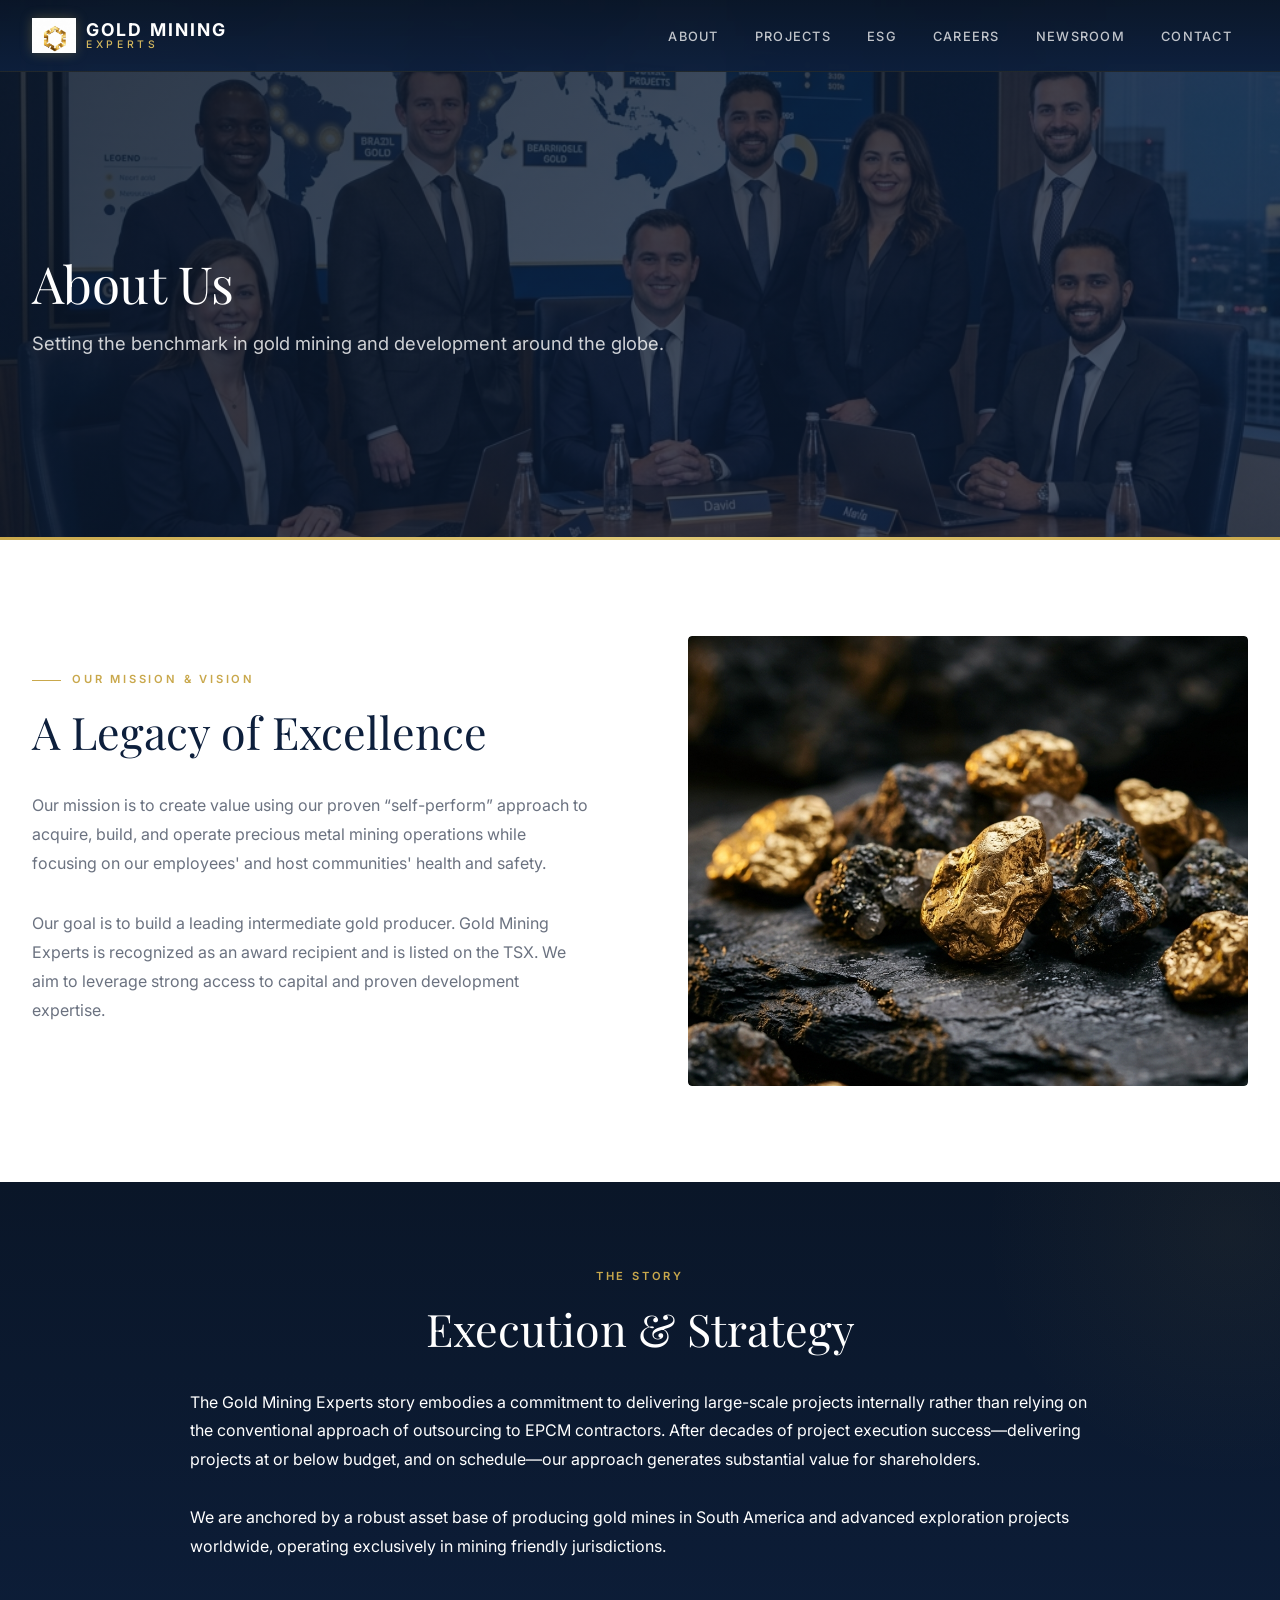
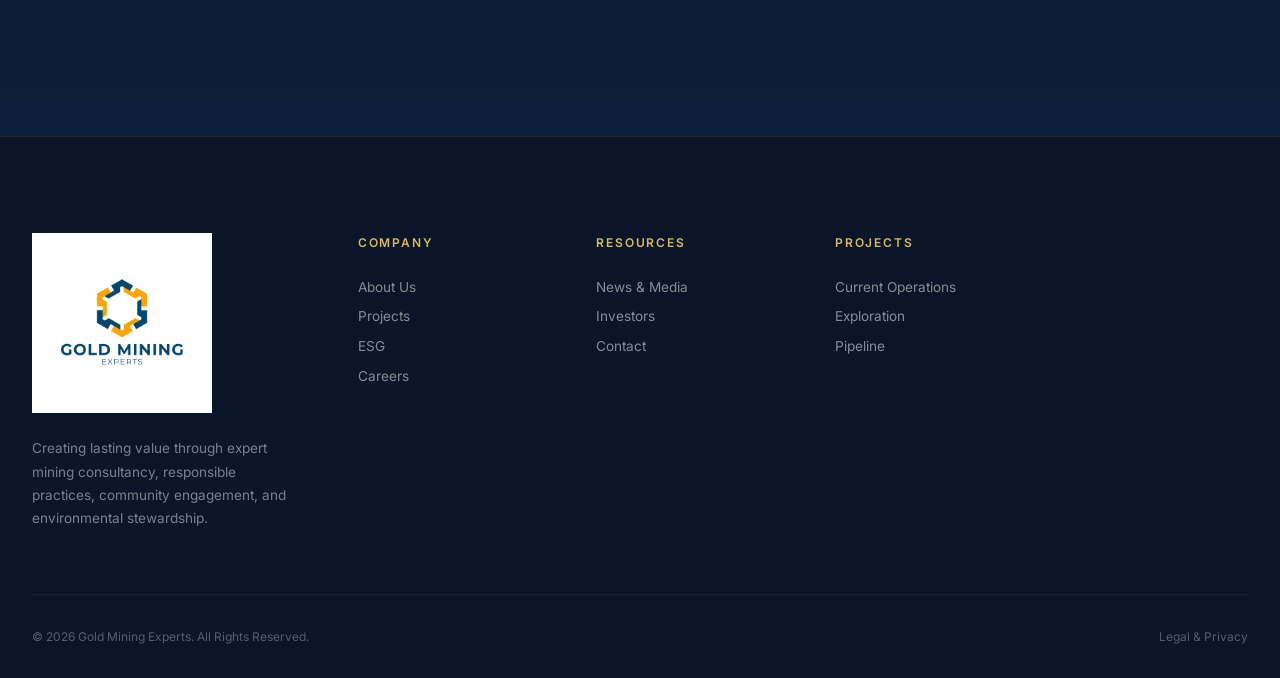
==== about.html @ 9e6eb626 "Initial commit of full website" ====
<!DOCTYPE html>
<html lang="en">
<head>
  <meta charset="UTF-8">
  <meta name="viewport" content="width=device-width, initial-scale=1.0">
  <meta name="description" content="About Gold Mining Experts — Learn more about our mission, vision, and the legacy that makes us industry leaders.">
  <title>About Us | Gold Mining Experts</title>

  <!-- Google Fonts -->
  <link rel="preconnect" href="https://fonts.googleapis.com">
  <link rel="preconnect" href="https://fonts.gstatic.com" crossorigin>
  <link href="https://fonts.googleapis.com/css2?family=Inter:wght@300;400;500;600;700&family=Playfair+Display:ital,wght@0,400;0,500;0,600;0,700;1,400&display=swap" rel="stylesheet">

  <link rel="icon" type="image/png" href="images/logo-gold-hexagon.png">
  <link rel="stylesheet" href="index.css">
  <link rel="stylesheet" href="inner.css">
</head>
<body>

  <!-- ========== HEADER ========== -->
  <header class="site-header" id="site-header">
    <div class="header-inner">
      <a href="index.html" class="logo" id="logo">
        <div class="logo-icon">
          <img src="images/logo-gold-hexagon.png" alt="Gold Mining Experts logo">
        </div>
        <div class="logo-text">
          <span class="company-name">Gold Mining</span>
          <span class="company-tagline">Experts</span>
        </div>
      </a>

      <nav class="main-nav" id="main-nav">
        <ul class="nav-list">
          <li><a href="about.html" class="nav-link active">About</a></li>
          <li><a href="projects.html" class="nav-link">Projects</a></li>
          <li><a href="esg.html" class="nav-link">ESG</a></li>
          <li><a href="careers.html" class="nav-link">Careers</a></li>
          <li><a href="news.html" class="nav-link">Newsroom</a></li>
          <li><a href="contact.html" class="nav-link">Contact</a></li>
        </ul>
      </nav>

      <button class="mobile-menu-toggle" id="mobile-toggle" aria-label="Toggle menu">
        <span></span>
        <span></span>
        <span></span>
      </button>
    </div>
  </header>

  <!-- ========== MOBILE MENU ========== -->
  <div class="mobile-menu" id="mobile-menu">
    <nav class="mobile-menu-list">
      <a href="index.html" class="mobile-menu-link">Home</a>
      <a href="about.html" class="mobile-menu-link">About</a>
      <a href="projects.html" class="mobile-menu-link">Projects</a>
      <a href="esg.html" class="mobile-menu-link">ESG</a>
      <a href="careers.html" class="mobile-menu-link">Careers</a>
      <a href="news.html" class="mobile-menu-link">Newsroom</a>
      <a href="contact.html" class="mobile-menu-link">Contact</a>
    </nav>
  </div>

  <!-- ========== INNER HERO ========== -->
  <section class="inner-hero" id="hero">
    <div class="hero-bg">
      <img src="images/leadership-team.png" alt="Leadership team in a corporate boardroom" loading="eager">
    </div>
    <div class="hero-overlay"></div>
    <div class="hero-gradient-line"></div>
    
    <div class="hero-content">
      <div class="hero-text">
        <h1 class="hero-title reveal">About Us</h1>
        <p class="hero-subtitle reveal" style="transition-delay: 200ms;">Setting the benchmark in gold mining and development around the globe.</p>
      </div>
    </div>
  </section>

  <!-- ========== CONTENT SECTION ========== -->
  <section class="about-section page-section">
    <div class="container">
      <div class="about-inner">
        <div class="about-text reveal">
          <span class="section-label">Our Mission & Vision</span>
          <h2 class="section-title">A Legacy of Excellence</h2>
          <p class="section-text">Our mission is to create value using our proven “self-perform” approach to acquire, build, and operate precious metal mining operations while focusing on our employees' and host communities' health and safety.</p>
          <p class="section-text">Our goal is to build a leading intermediate gold producer. Gold Mining Experts is recognized as an award recipient and is listed on the TSX. We aim to leverage strong access to capital and proven development expertise.</p>
        </div>
        <div class="about-image-wrapper reveal" style="transition-delay: 200ms;">
          <img src="images/gold-ore.png" alt="Gold ore samples" loading="lazy">
          <div class="about-image-accent"></div>
        </div>
      </div>
    </div>
  </section>
  
  <section class="market-section page-section" style="padding-top: 5rem; padding-bottom: 5rem;">
    <div class="container">
      <div class="market-header reveal">
        <span class="section-label">The Story</span>
        <h2 class="section-title">Execution & Strategy</h2>
        <p class="section-text" style="max-width: 900px; margin: 0 auto; text-align: left; color: #fff; line-height: 1.8;">
          The Gold Mining Experts story embodies a commitment to delivering large-scale projects internally rather than relying on the conventional approach of outsourcing to EPCM contractors. After decades of project execution success—delivering projects at or below budget, and on schedule—our approach generates substantial value for shareholders.
          <br><br>
          We are anchored by a robust asset base of producing gold mines in South America and advanced exploration projects worldwide, operating exclusively in mining friendly jurisdictions.
        </p>
      </div>
    </div>
  </section>

  <!-- ========== FOOTER ========== -->
  <footer class="site-footer" id="contact">
    <div class="container">
      <div class="footer-grid">
        <div class="footer-brand">
          <div class="footer-logo">
            <div class="footer-logo-img">
              <img src="images/logo-with-text.png" alt="Gold Mining Experts full logo">
            </div>
          </div>
          <p class="footer-description">Creating lasting value through expert mining consultancy, responsible practices, community engagement, and environmental stewardship.</p>
        </div>

        <div class="footer-col">
          <h4 class="footer-heading">Company</h4>
          <nav class="footer-links">
            <a href="about.html" class="footer-link">About Us</a>
            <a href="projects.html" class="footer-link">Projects</a>
            <a href="esg.html" class="footer-link">ESG</a>
            <a href="careers.html" class="footer-link">Careers</a>
          </nav>
        </div>

        <div class="footer-col">
          <h4 class="footer-heading">Resources</h4>
          <nav class="footer-links">
            <a href="news.html" class="footer-link">News & Media</a>
            <a href="#" class="footer-link">Investors</a>
            <a href="contact.html" class="footer-link">Contact</a>
          </nav>
        </div>

        <div class="footer-col">
          <h4 class="footer-heading">Projects</h4>
          <nav class="footer-links">
            <a href="projects.html" class="footer-link">Current Operations</a>
            <a href="projects.html" class="footer-link">Exploration</a>
            <a href="projects.html" class="footer-link">Pipeline</a>
          </nav>
        </div>
      </div>

      <div class="footer-bottom">
        <p class="footer-copyright">&copy; 2026 Gold Mining Experts. All Rights Reserved.</p>
        <a href="#" class="footer-legal-link">Legal & Privacy</a>
      </div>
    </div>
  </footer>

  <script src="main.js"></script>
</body>
</html>
---- index.css ----
/* ============================================
   GOLD MINING EXPERTS — Design System
   Premium Mining Consultancy Website
   ============================================ */

/* --- Design Tokens --- */
:root {
  /* Colors */
  --navy-950: #0a1628;
  --navy-900: #0d1f3c;
  --navy-800: #132d54;
  --navy-700: #1a3d6d;
  --navy-600: #234f87;
  --gold-500: #c9a84c;
  --gold-400: #d4b85e;
  --gold-300: #e0c977;
  --gold-200: #eadaa0;
  --gold-100: #f5ecd0;
  --cream-50: #faf6ec;
  --cream-100: #f0e8d4;
  --white: #ffffff;
  --gray-100: #f4f5f7;
  --gray-200: #e2e4e8;
  --gray-300: #c8ccd4;
  --gray-500: #6b7280;
  --gray-700: #374151;
  --gray-900: #111827;

  /* Typography */
  --font-display: 'Playfair Display', Georgia, serif;
  --font-body: 'Inter', system-ui, -apple-system, sans-serif;

  /* Custom Easing Curves */
  --ease-out: cubic-bezier(0.23, 1, 0.32, 1);
  --ease-in-out: cubic-bezier(0.77, 0, 0.175, 1);
  --ease-drawer: cubic-bezier(0.32, 0.72, 0, 1);

  /* Spacing */
  --space-xs: 0.25rem;
  --space-sm: 0.5rem;
  --space-md: 1rem;
  --space-lg: 1.5rem;
  --space-xl: 2rem;
  --space-2xl: 3rem;
  --space-3xl: 4rem;
  --space-4xl: 6rem;
  --space-5xl: 8rem;

  /* Layout */
  --max-width: 1280px;
  --header-height: 72px;
}

/* --- Reset & Base --- */
*,
*::before,
*::after {
  margin: 0;
  padding: 0;
  box-sizing: border-box;
}

html {
  font-size: 16px;
  scroll-behavior: smooth;
  -webkit-font-smoothing: antialiased;
  -moz-osx-font-smoothing: grayscale;
}

body {
  font-family: var(--font-body);
  color: var(--gray-900);
  background: var(--white);
  line-height: 1.6;
  overflow-x: hidden;
}

img {
  max-width: 100%;
  height: auto;
  display: block;
}

a {
  text-decoration: none;
  color: inherit;
}

ul, ol {
  list-style: none;
}

button {
  border: none;
  background: none;
  cursor: pointer;
  font-family: inherit;
}

/* --- Utility --- */
.container {
  width: 100%;
  max-width: var(--max-width);
  margin: 0 auto;
  padding: 0 var(--space-xl);
}

.sr-only {
  position: absolute;
  width: 1px;
  height: 1px;
  overflow: hidden;
  clip: rect(0, 0, 0, 0);
  white-space: nowrap;
  border: 0;
}

/* ============================================
   HEADER / NAVIGATION
   ============================================ */
.site-header {
  position: fixed;
  top: 0;
  left: 0;
  right: 0;
  z-index: 1000;
  height: var(--header-height);
  background: linear-gradient(180deg, rgba(10, 22, 40, 0.97) 0%, rgba(13, 31, 60, 0.95) 100%);
  backdrop-filter: blur(16px);
  -webkit-backdrop-filter: blur(16px);
  border-bottom: 1px solid rgba(201, 168, 76, 0.12);
  transition: background 300ms var(--ease-out), box-shadow 300ms var(--ease-out);
}

.site-header.scrolled {
  background: rgba(10, 22, 40, 0.98);
  box-shadow: 0 4px 32px rgba(0, 0, 0, 0.3);
}

.header-inner {
  display: flex;
  align-items: center;
  justify-content: space-between;
  height: 100%;
  max-width: var(--max-width);
  margin: 0 auto;
  padding: 0 var(--space-xl);
}

/* Logo with actual image */
.logo {
  display: flex;
  align-items: center;
  gap: 10px;
  z-index: 1001;
}

.logo-icon {
  width: 44px;
  height: 44px;
  flex-shrink: 0;
}

.logo-icon img {
  width: 100%;
  height: 100%;
  object-fit: contain;
  filter: drop-shadow(0 0 6px rgba(201, 168, 76, 0.3));
}

.logo-text {
  display: flex;
  flex-direction: column;
  line-height: 1.1;
}

.logo-text .company-name {
  font-family: var(--font-body);
  font-size: 1.1rem;
  font-weight: 700;
  color: var(--white);
  letter-spacing: 0.12em;
  text-transform: uppercase;
}

.logo-text .company-tagline {
  font-family: var(--font-body);
  font-size: 0.65rem;
  font-weight: 500;
  color: var(--gold-400);
  letter-spacing: 0.35em;
  text-transform: uppercase;
}

/* Navigation */
.main-nav {
  display: flex;
  align-items: center;
  gap: var(--space-lg);
}

.nav-list {
  display: flex;
  align-items: center;
  gap: var(--space-xs);
}

.nav-link {
  position: relative;
  font-size: 0.8rem;
  font-weight: 500;
  color: rgba(255, 255, 255, 0.75);
  letter-spacing: 0.1em;
  text-transform: uppercase;
  padding: var(--space-sm) var(--space-md);
  transition: color 200ms ease, transform 160ms var(--ease-out);
}

.nav-link::after {
  content: '';
  position: absolute;
  bottom: 0;
  left: 50%;
  width: 0;
  height: 2px;
  background: var(--gold-400);
  transition: width 250ms var(--ease-out), left 250ms var(--ease-out);
}

@media (hover: hover) and (pointer: fine) {
  .nav-link:hover {
    color: var(--white);
  }

  .nav-link:hover::after {
    width: 100%;
    left: 0;
  }
}

.nav-link:active {
  transform: scale(0.97);
}

.nav-link.active {
  color: var(--gold-400);
}

.nav-link.active::after {
  width: 100%;
  left: 0;
}

/* Mobile menu toggle */
.mobile-menu-toggle {
  display: none;
  flex-direction: column;
  gap: 5px;
  width: 28px;
  padding: 4px 0;
  z-index: 1001;
}

.mobile-menu-toggle span {
  display: block;
  height: 2px;
  background: var(--white);
  border-radius: 1px;
  transition: transform 300ms var(--ease-out), opacity 200ms var(--ease-out);
}

.mobile-menu-toggle.active span:nth-child(1) {
  transform: rotate(45deg) translate(5px, 5px);
}
.mobile-menu-toggle.active span:nth-child(2) {
  opacity: 0;
}
.mobile-menu-toggle.active span:nth-child(3) {
  transform: rotate(-45deg) translate(5px, -5px);
}

/* ============================================
   SOCIAL SIDEBAR
   ============================================ */
.social-sidebar {
  position: fixed;
  left: 0;
  top: 50%;
  transform: translateY(-50%);
  z-index: 100;
  display: flex;
  flex-direction: column;
  gap: var(--space-md);
  padding: var(--space-lg) var(--space-md);
  background: rgba(10, 22, 40, 0.6);
  backdrop-filter: blur(8px);
  border-radius: 0 8px 8px 0;
}

.social-link {
  display: flex;
  align-items: center;
  justify-content: center;
  width: 36px;
  height: 36px;
  color: var(--white);
  opacity: 0.6;
  transition: opacity 250ms var(--ease-out), transform 160ms var(--ease-out);
}

.social-link svg {
  width: 18px;
  height: 18px;
  fill: currentColor;
}

@media (hover: hover) and (pointer: fine) {
  .social-link:hover {
    opacity: 1;
    transform: scale(1.1);
  }
}

.social-link:active {
  transform: scale(0.95);
}

/* ============================================
   HERO SECTION
   ============================================ */
.hero {
  position: relative;
  height: 100vh;
  min-height: 600px;
  display: flex;
  align-items: center;
  overflow: hidden;
}

.hero-bg {
  position: absolute;
  inset: 0;
  z-index: 0;
}

.hero-bg img {
  width: 100%;
  height: 100%;
  object-fit: cover;
  animation: heroZoom 25s linear infinite alternate;
}

@keyframes heroZoom {
  from { transform: scale(1); }
  to { transform: scale(1.08); }
}

.hero-overlay {
  position: absolute;
  inset: 0;
  background: linear-gradient(
    135deg,
    rgba(10, 22, 40, 0.78) 0%,
    rgba(13, 31, 60, 0.6) 40%,
    rgba(19, 45, 84, 0.4) 100%
  );
  z-index: 1;
}

.hero-gradient-line {
  position: absolute;
  bottom: 0;
  left: 0;
  right: 0;
  height: 3px;
  background: linear-gradient(90deg, var(--gold-500), var(--gold-300), var(--gold-500));
  z-index: 2;
}

.hero-content {
  position: relative;
  z-index: 2;
  max-width: var(--max-width);
  margin: 0 auto;
  padding: 0 var(--space-xl);
  width: 100%;
  display: flex;
  align-items: center;
  justify-content: space-between;
}

.hero-text {
  max-width: 640px;
}

/* Hero logo badge */
.hero-logo-badge {
  width: 80px;
  height: 80px;
  margin-bottom: var(--space-xl);
  opacity: 0;
  transform: scale(0.8);
  animation: logoPop 700ms var(--ease-out) 200ms forwards;
  filter: drop-shadow(0 4px 20px rgba(201, 168, 76, 0.4));
}

.hero-logo-badge img {
  width: 100%;
  height: 100%;
  object-fit: contain;
}

@keyframes logoPop {
  to {
    opacity: 1;
    transform: scale(1);
  }
}

.hero-title {
  font-family: var(--font-display);
  font-size: clamp(2.5rem, 5vw, 4.2rem);
  font-weight: 400;
  color: var(--white);
  line-height: 1.15;
  letter-spacing: -0.01em;
  opacity: 0;
  transform: translateY(24px);
  animation: fadeUp 800ms var(--ease-out) 400ms forwards;
}

.hero-subtitle {
  font-size: 1.05rem;
  color: rgba(255, 255, 255, 0.7);
  margin-top: var(--space-lg);
  line-height: 1.7;
  opacity: 0;
  transform: translateY(24px);
  animation: fadeUp 800ms var(--ease-out) 550ms forwards;
}

.hero-cta {
  margin-top: var(--space-2xl);
  opacity: 0;
  transform: translateY(24px);
  animation: fadeUp 800ms var(--ease-out) 700ms forwards;
}

@keyframes fadeUp {
  to {
    opacity: 1;
    transform: translateY(0);
  }
}

/* Hero Quick Links */
.hero-quick-links {
  display: flex;
  flex-direction: column;
  gap: var(--space-md);
  opacity: 0;
  transform: translateX(24px);
  animation: fadeLeft 800ms var(--ease-out) 800ms forwards;
}

@keyframes fadeLeft {
  to {
    opacity: 1;
    transform: translateX(0);
  }
}

.quick-link {
  display: flex;
  align-items: center;
  gap: var(--space-md);
  padding: var(--space-md) var(--space-xl);
  background: rgba(250, 246, 236, 0.9);
  backdrop-filter: blur(8px);
  border-radius: 4px;
  color: var(--navy-900);
  font-size: 0.85rem;
  font-weight: 500;
  letter-spacing: 0.05em;
  transition: transform 200ms var(--ease-out), background 200ms ease, box-shadow 200ms var(--ease-out);
}

.quick-link .arrow {
  display: flex;
  align-items: center;
  justify-content: center;
  width: 32px;
  height: 32px;
  background: var(--navy-800);
  border-radius: 4px;
  color: var(--gold-400);
  transition: background 200ms ease, transform 200ms var(--ease-out);
}

.quick-link .arrow svg {
  width: 14px;
  height: 14px;
  fill: none;
  stroke: currentColor;
  stroke-width: 2.5;
  stroke-linecap: round;
  stroke-linejoin: round;
}

@media (hover: hover) and (pointer: fine) {
  .quick-link:hover {
    transform: translateX(-4px);
    background: rgba(255, 255, 255, 0.95);
    box-shadow: 0 8px 32px rgba(0, 0, 0, 0.15);
  }

  .quick-link:hover .arrow {
    background: var(--navy-700);
    transform: translateX(2px);
  }
}

.quick-link:active {
  transform: scale(0.97);
}

/* ============================================
   ABOUT SECTION
   ============================================ */
.about-section {
  padding: var(--space-5xl) 0;
  background: var(--white);
  position: relative;
}

.about-inner {
  display: grid;
  grid-template-columns: 1fr 1fr;
  gap: var(--space-4xl);
  align-items: center;
}

.section-label {
  display: inline-block;
  font-size: 0.7rem;
  font-weight: 600;
  letter-spacing: 0.25em;
  text-transform: uppercase;
  color: var(--gold-500);
  margin-bottom: var(--space-md);
  position: relative;
  padding-left: 2.5rem;
}

.section-label::before {
  content: '';
  position: absolute;
  left: 0;
  top: 50%;
  width: 1.8rem;
  height: 1px;
  background: var(--gold-500);
}

.section-title {
  font-family: var(--font-display);
  font-size: clamp(2rem, 3.5vw, 3rem);
  font-weight: 400;
  color: var(--navy-900);
  line-height: 1.2;
  margin-bottom: var(--space-xl);
}

.section-text {
  font-size: 1rem;
  color: var(--gray-500);
  line-height: 1.8;
  margin-bottom: var(--space-xl);
}

.cta-button {
  display: inline-flex;
  align-items: center;
  gap: var(--space-sm);
  padding: var(--space-md) var(--space-2xl);
  background: var(--navy-900);
  color: var(--white);
  font-size: 0.8rem;
  font-weight: 600;
  letter-spacing: 0.12em;
  text-transform: uppercase;
  border-radius: 2px;
  position: relative;
  overflow: hidden;
  transition: transform 160ms var(--ease-out), box-shadow 200ms var(--ease-out);
}

.cta-button::before {
  content: '';
  position: absolute;
  inset: 0;
  background: linear-gradient(135deg, var(--gold-500), var(--gold-400));
  opacity: 0;
  transition: opacity 250ms ease;
}

.cta-button span {
  position: relative;
  z-index: 1;
}

@media (hover: hover) and (pointer: fine) {
  .cta-button:hover {
    box-shadow: 0 8px 24px rgba(10, 22, 40, 0.3);
  }

  .cta-button:hover::before {
    opacity: 1;
  }
}

.cta-button:active {
  transform: scale(0.97);
}

.about-image-wrapper {
  position: relative;
  border-radius: 4px;
  overflow: hidden;
}

.about-image-wrapper img {
  width: 100%;
  height: 450px;
  object-fit: cover;
  border-radius: 4px;
  transition: transform 600ms var(--ease-out);
}

@media (hover: hover) and (pointer: fine) {
  .about-image-wrapper:hover img {
    transform: scale(1.03);
  }
}

.about-image-accent {
  position: absolute;
  bottom: -12px;
  right: -12px;
  width: 120px;
  height: 120px;
  border: 2px solid var(--gold-400);
  border-radius: 4px;
  z-index: -1;
}

/* ============================================
   MARKET / SERVICES SECTION
   ============================================ */
.market-section {
  padding: var(--space-5xl) 0;
  background: linear-gradient(180deg, var(--navy-950) 0%, var(--navy-900) 100%);
  position: relative;
  overflow: hidden;
}

.market-section::before {
  content: '';
  position: absolute;
  top: -200px;
  right: -200px;
  width: 500px;
  height: 500px;
  background: radial-gradient(circle, rgba(201, 168, 76, 0.06) 0%, transparent 70%);
  pointer-events: none;
}

.market-header {
  text-align: center;
  margin-bottom: var(--space-4xl);
}

.market-header .section-label {
  padding-left: 0;
}

.market-header .section-label::before {
  display: none;
}

.market-header .section-title {
  color: var(--white);
}

.market-header .section-text {
  max-width: 700px;
  margin: 0 auto;
  color: rgba(255, 255, 255, 0.6);
}

.stats-grid {
  display: grid;
  grid-template-columns: repeat(3, 1fr);
  gap: var(--space-xl);
  margin-bottom: var(--space-4xl);
}

.stat-card {
  padding: var(--space-2xl);
  background: rgba(255, 255, 255, 0.03);
  border: 1px solid rgba(201, 168, 76, 0.12);
  border-radius: 8px;
  text-align: center;
  transition: transform 250ms var(--ease-out), border-color 300ms ease, background 300ms ease;
  opacity: 0;
  transform: translateY(20px);
}

.stat-card.visible {
  animation: fadeUp 600ms var(--ease-out) forwards;
}

.stat-card:nth-child(1).visible { animation-delay: 0ms; }
.stat-card:nth-child(2).visible { animation-delay: 50ms; }
.stat-card:nth-child(3).visible { animation-delay: 100ms; }

@media (hover: hover) and (pointer: fine) {
  .stat-card:hover {
    transform: translateY(-4px);
    border-color: rgba(201, 168, 76, 0.3);
    background: rgba(255, 255, 255, 0.06);
  }
}

.stat-number {
  font-family: var(--font-display);
  font-size: 2.8rem;
  font-weight: 400;
  color: var(--gold-400);
  line-height: 1;
  margin-bottom: var(--space-sm);
}

.stat-label {
  font-size: 0.85rem;
  color: rgba(255, 255, 255, 0.6);
  letter-spacing: 0.05em;
}

/* Differentiators */
.differentiators {
  display: grid;
  grid-template-columns: repeat(2, 1fr);
  gap: var(--space-lg);
}

.diff-item {
  display: flex;
  align-items: flex-start;
  gap: var(--space-md);
  padding: var(--space-lg);
  border-left: 2px solid var(--gold-500);
  opacity: 0;
  transform: translateY(16px);
}

.diff-item.visible {
  animation: fadeUp 500ms var(--ease-out) forwards;
}

.diff-item:nth-child(1).visible { animation-delay: 0ms; }
.diff-item:nth-child(2).visible { animation-delay: 60ms; }
.diff-item:nth-child(3).visible { animation-delay: 120ms; }
.diff-item:nth-child(4).visible { animation-delay: 180ms; }

.diff-icon {
  flex-shrink: 0;
  width: 40px;
  height: 40px;
  display: flex;
  align-items: center;
  justify-content: center;
  background: rgba(201, 168, 76, 0.1);
  border-radius: 8px;
  color: var(--gold-400);
}

.diff-icon svg {
  width: 20px;
  height: 20px;
  fill: none;
  stroke: currentColor;
  stroke-width: 1.5;
}

.diff-text {
  font-size: 0.95rem;
  color: rgba(255, 255, 255, 0.75);
  line-height: 1.6;
}

/* ============================================
   CORPORATE / PROJECTS SECTION
   ============================================ */
.presentation-section {
  padding: var(--space-5xl) 0;
  background: var(--cream-50);
}

.presentation-inner {
  display: grid;
  grid-template-columns: 1fr 1fr;
  gap: var(--space-4xl);
  align-items: center;
}

.presentation-image {
  position: relative;
  border-radius: 8px;
  overflow: hidden;
  box-shadow: 0 24px 64px rgba(10, 22, 40, 0.12);
}

.presentation-image img {
  width: 100%;
  height: 380px;
  object-fit: cover;
  transition: transform 600ms var(--ease-out);
}

@media (hover: hover) and (pointer: fine) {
  .presentation-image:hover img {
    transform: scale(1.03);
  }
}

.presentation-play {
  position: absolute;
  top: 50%;
  left: 50%;
  transform: translate(-50%, -50%);
  width: 64px;
  height: 64px;
  background: rgba(201, 168, 76, 0.9);
  backdrop-filter: blur(8px);
  border-radius: 50%;
  display: flex;
  align-items: center;
  justify-content: center;
  transition: transform 250ms var(--ease-out), background 200ms ease;
}

.presentation-play svg {
  width: 24px;
  height: 24px;
  fill: var(--white);
  margin-left: 3px;
}

@media (hover: hover) and (pointer: fine) {
  .presentation-play:hover {
    transform: translate(-50%, -50%) scale(1.1);
    background: var(--gold-500);
  }
}

.presentation-play:active {
  transform: translate(-50%, -50%) scale(0.95);
}

.presentation-content .section-title {
  color: var(--navy-900);
}

/* ============================================
   NEWS SECTION
   ============================================ */
.news-section {
  padding: var(--space-5xl) 0;
  background: var(--white);
}

.news-header {
  display: flex;
  align-items: flex-end;
  justify-content: space-between;
  margin-bottom: var(--space-3xl);
}

.news-grid {
  display: grid;
  grid-template-columns: 1.2fr 1fr;
  gap: var(--space-xl);
}

.news-featured {
  position: relative;
  border-radius: 8px;
  overflow: hidden;
  background: var(--navy-900);
  opacity: 0;
  transform: translateY(20px);
}

.news-featured.visible {
  animation: fadeUp 600ms var(--ease-out) forwards;
}

.news-featured img {
  width: 100%;
  height: 100%;
  min-height: 400px;
  object-fit: cover;
  opacity: 0.7;
  transition: opacity 400ms ease, transform 600ms var(--ease-out);
}

@media (hover: hover) and (pointer: fine) {
  .news-featured:hover img {
    opacity: 0.5;
    transform: scale(1.03);
  }
}

.news-featured-content {
  position: absolute;
  bottom: 0;
  left: 0;
  right: 0;
  padding: var(--space-2xl);
  background: linear-gradient(transparent, rgba(10, 22, 40, 0.9));
}

.news-date {
  font-size: 0.75rem;
  color: var(--gold-400);
  letter-spacing: 0.1em;
  text-transform: uppercase;
  margin-bottom: var(--space-sm);
}

.news-title {
  font-family: var(--font-display);
  font-size: 1.5rem;
  color: var(--white);
  line-height: 1.3;
  margin-bottom: var(--space-md);
}

.news-excerpt {
  font-size: 0.9rem;
  color: rgba(255, 255, 255, 0.65);
  line-height: 1.6;
}

.news-list {
  display: flex;
  flex-direction: column;
  gap: var(--space-lg);
}

.news-item {
  padding: var(--space-lg);
  border: 1px solid var(--gray-200);
  border-radius: 8px;
  transition: border-color 200ms ease, box-shadow 250ms var(--ease-out), transform 200ms var(--ease-out);
  opacity: 0;
  transform: translateY(16px);
}

.news-item.visible {
  animation: fadeUp 500ms var(--ease-out) forwards;
}

.news-item:nth-child(1).visible { animation-delay: 80ms; }
.news-item:nth-child(2).visible { animation-delay: 160ms; }
.news-item:nth-child(3).visible { animation-delay: 240ms; }

@media (hover: hover) and (pointer: fine) {
  .news-item:hover {
    border-color: var(--gold-400);
    box-shadow: 0 8px 24px rgba(10, 22, 40, 0.06);
    transform: translateY(-2px);
  }
}

.news-item:active {
  transform: scale(0.98);
}

.news-item .news-date {
  color: var(--gray-500);
}

.news-item .news-title {
  color: var(--navy-900);
  font-size: 1.1rem;
}

.news-item .news-excerpt {
  color: var(--gray-500);
  font-size: 0.85rem;
}

.see-more-link {
  display: inline-flex;
  align-items: center;
  gap: var(--space-sm);
  font-size: 0.8rem;
  font-weight: 600;
  letter-spacing: 0.12em;
  text-transform: uppercase;
  color: var(--gold-500);
  transition: color 200ms ease, transform 160ms var(--ease-out);
}

.see-more-link svg {
  width: 14px;
  height: 14px;
  fill: none;
  stroke: currentColor;
  stroke-width: 2.5;
  transition: transform 200ms var(--ease-out);
}

@media (hover: hover) and (pointer: fine) {
  .see-more-link:hover {
    color: var(--gold-400);
  }

  .see-more-link:hover svg {
    transform: translateX(4px);
  }
}

.see-more-link:active {
  transform: scale(0.97);
}

/* ============================================
   EXPERTISE / MEDIA SECTION
   ============================================ */
.media-section {
  padding: var(--space-5xl) 0;
  background: linear-gradient(180deg, var(--navy-900) 0%, var(--navy-950) 100%);
  position: relative;
}

.media-inner {
  display: grid;
  grid-template-columns: 1fr 1fr;
  gap: var(--space-4xl);
  align-items: center;
}

.media-video {
  position: relative;
  border-radius: 8px;
  overflow: hidden;
  box-shadow: 0 24px 64px rgba(0, 0, 0, 0.3);
}

.media-video img {
  width: 100%;
  height: 360px;
  object-fit: cover;
  transition: transform 600ms var(--ease-out);
}

@media (hover: hover) and (pointer: fine) {
  .media-video:hover img {
    transform: scale(1.03);
  }
}

.media-content .section-title {
  color: var(--white);
}

.media-content .section-text {
  color: rgba(255, 255, 255, 0.6);
}

.media-content .cta-button {
  background: transparent;
  border: 1px solid var(--gold-400);
  color: var(--gold-400);
}

.media-content .cta-button::before {
  background: var(--gold-400);
}

@media (hover: hover) and (pointer: fine) {
  .media-content .cta-button:hover {
    color: var(--navy-900);
  }
}

/* ============================================
   FOOTER
   ============================================ */
.site-footer {
  background: var(--navy-950);
  padding: var(--space-4xl) 0 var(--space-xl);
  border-top: 1px solid rgba(201, 168, 76, 0.12);
}

.footer-grid {
  display: grid;
  grid-template-columns: 1.5fr repeat(4, 1fr);
  gap: var(--space-3xl);
  margin-bottom: var(--space-3xl);
}

.footer-brand {
  max-width: 280px;
}

.footer-logo {
  margin-bottom: var(--space-lg);
}

.footer-logo-img {
  width: 180px;
  height: auto;
}

.footer-logo-img img {
  width: 100%;
  height: auto;
  object-fit: contain;
}

.footer-description {
  font-size: 0.85rem;
  color: rgba(255, 255, 255, 0.45);
  line-height: 1.7;
}

.footer-heading {
  font-size: 0.75rem;
  font-weight: 600;
  letter-spacing: 0.15em;
  text-transform: uppercase;
  color: var(--gold-400);
  margin-bottom: var(--space-lg);
}

.footer-links {
  display: flex;
  flex-direction: column;
  gap: var(--space-sm);
}

.footer-link {
  font-size: 0.85rem;
  color: rgba(255, 255, 255, 0.5);
  transition: color 200ms ease, transform 160ms var(--ease-out);
}

@media (hover: hover) and (pointer: fine) {
  .footer-link:hover {
    color: var(--white);
  }
}

.footer-link:active {
  transform: scale(0.97);
}

.footer-bottom {
  display: flex;
  align-items: center;
  justify-content: space-between;
  padding-top: var(--space-xl);
  border-top: 1px solid rgba(255, 255, 255, 0.06);
}

.footer-copyright {
  font-size: 0.75rem;
  color: rgba(255, 255, 255, 0.3);
}

.footer-legal-link {
  font-size: 0.75rem;
  color: rgba(255, 255, 255, 0.3);
  transition: color 200ms ease;
}

@media (hover: hover) and (pointer: fine) {
  .footer-legal-link:hover {
    color: var(--gold-400);
  }
}

/* ============================================
   SCROLL REVEAL ANIMATION
   ============================================ */
.reveal {
  opacity: 0;
  transform: translateY(24px);
  transition: opacity 600ms var(--ease-out), transform 600ms var(--ease-out);
}

.reveal.visible {
  opacity: 1;
  transform: translateY(0);
}

/* Stagger children */
.reveal-stagger > * {
  opacity: 0;
  transform: translateY(16px);
  transition: opacity 500ms var(--ease-out), transform 500ms var(--ease-out);
}

.reveal-stagger.visible > *:nth-child(1) { transition-delay: 0ms; opacity: 1; transform: translateY(0); }
.reveal-stagger.visible > *:nth-child(2) { transition-delay: 60ms; opacity: 1; transform: translateY(0); }
.reveal-stagger.visible > *:nth-child(3) { transition-delay: 120ms; opacity: 1; transform: translateY(0); }
.reveal-stagger.visible > *:nth-child(4) { transition-delay: 180ms; opacity: 1; transform: translateY(0); }
.reveal-stagger.visible > *:nth-child(5) { transition-delay: 240ms; opacity: 1; transform: translateY(0); }

/* ============================================
   REDUCED MOTION
   ============================================ */
@media (prefers-reduced-motion: reduce) {
  *,
  *::before,
  *::after {
    animation-duration: 0.01ms !important;
    animation-iteration-count: 1 !important;
    transition-duration: 0.01ms !important;
    scroll-behavior: auto !important;
  }

  .hero-bg img {
    animation: none;
  }
}

/* ============================================
   RESPONSIVE
   ============================================ */
@media (max-width: 1024px) {
  .nav-list {
    display: none;
  }

  .mobile-menu-toggle {
    display: flex;
  }

  .about-inner,
  .presentation-inner,
  .media-inner,
  .news-grid {
    grid-template-columns: 1fr;
    gap: var(--space-2xl);
  }

  .stats-grid {
    grid-template-columns: repeat(2, 1fr);
  }

  .differentiators {
    grid-template-columns: 1fr;
  }

  .footer-grid {
    grid-template-columns: 1fr 1fr;
    gap: var(--space-xl);
  }

  .hero-quick-links {
    display: none;
  }

  .social-sidebar {
    display: none;
  }
}

@media (max-width: 640px) {
  :root {
    --space-xl: 1.25rem;
  }

  .hero-title {
    font-size: 2.2rem;
  }

  .hero-logo-badge {
    width: 60px;
    height: 60px;
  }

  .stats-grid {
    grid-template-columns: 1fr;
  }

  .footer-grid {
    grid-template-columns: 1fr;
  }

  .footer-bottom {
    flex-direction: column;
    gap: var(--space-md);
    text-align: center;
  }

  .news-grid {
    gap: var(--space-lg);
  }
}

/* Mobile menu overlay */
.mobile-menu {
  position: fixed;
  inset: 0;
  background: rgba(10, 22, 40, 0.98);
  z-index: 999;
  display: flex;
  align-items: center;
  justify-content: center;
  opacity: 0;
  pointer-events: none;
  transition: opacity 300ms var(--ease-out);
}

.mobile-menu.active {
  opacity: 1;
  pointer-events: auto;
}

.mobile-menu-list {
  display: flex;
  flex-direction: column;
  align-items: center;
  gap: var(--space-xl);
}

.mobile-menu-link {
  font-family: var(--font-display);
  font-size: 1.8rem;
  color: var(--white);
  opacity: 0;
  transform: translateY(16px);
  transition: opacity 400ms var(--ease-out), transform 400ms var(--ease-out), color 200ms ease;
}

.mobile-menu.active .mobile-menu-link {
  opacity: 1;
  transform: translateY(0);
}

.mobile-menu.active .mobile-menu-link:nth-child(1) { transition-delay: 50ms; }
.mobile-menu.active .mobile-menu-link:nth-child(2) { transition-delay: 100ms; }
.mobile-menu.active .mobile-menu-link:nth-child(3) { transition-delay: 150ms; }
.mobile-menu.active .mobile-menu-link:nth-child(4) { transition-delay: 200ms; }
.mobile-menu.active .mobile-menu-link:nth-child(5) { transition-delay: 250ms; }
.mobile-menu.active .mobile-menu-link:nth-child(6) { transition-delay: 300ms; }

@media (hover: hover) and (pointer: fine) {
  .mobile-menu-link:hover {
    color: var(--gold-400);
  }
}
---- inner.css ----
/* ============================================
   INNER PAGE CSS ADDITIONS
   ============================================ */

.inner-hero {
  position: relative;
  height: 60vh;
  min-height: 480px;
  display: flex;
  align-items: center;
  overflow: hidden;
  padding-top: var(--header-height);
}

.inner-hero .hero-bg {
  position: absolute;
  inset: 0;
  z-index: 0;
}

.inner-hero .hero-bg img {
  width: 100%;
  height: 100%;
  object-fit: cover;
}

.inner-hero .hero-overlay {
  position: absolute;
  inset: 0;
  background: linear-gradient(
    135deg,
    rgba(10, 22, 40, 0.85) 0%,
    rgba(13, 31, 60, 0.7) 100%
  );
  z-index: 1;
}

.inner-hero .hero-gradient-line {
  position: absolute;
  bottom: 0;
  left: 0;
  right: 0;
  height: 3px;
  background: linear-gradient(90deg, var(--gold-500), var(--gold-300), var(--gold-500));
  z-index: 2;
}

.inner-hero .hero-content {
  position: relative;
  z-index: 2;
  max-width: var(--max-width);
  margin: 0 auto;
  padding: 0 var(--space-xl);
  width: 100%;
}

.inner-hero .hero-text {
  max-width: 800px;
}

.inner-hero .hero-title {
  font-family: var(--font-display);
  font-size: clamp(2.5rem, 4vw, 3.8rem);
  font-weight: 400;
  color: var(--white);
  line-height: 1.15;
  letter-spacing: -0.01em;
}

.inner-hero .hero-subtitle {
  font-size: 1.15rem;
  color: rgba(255, 255, 255, 0.8);
  margin-top: var(--space-md);
  line-height: 1.6;
}

.page-section {
  padding: var(--space-4xl) 0;
}
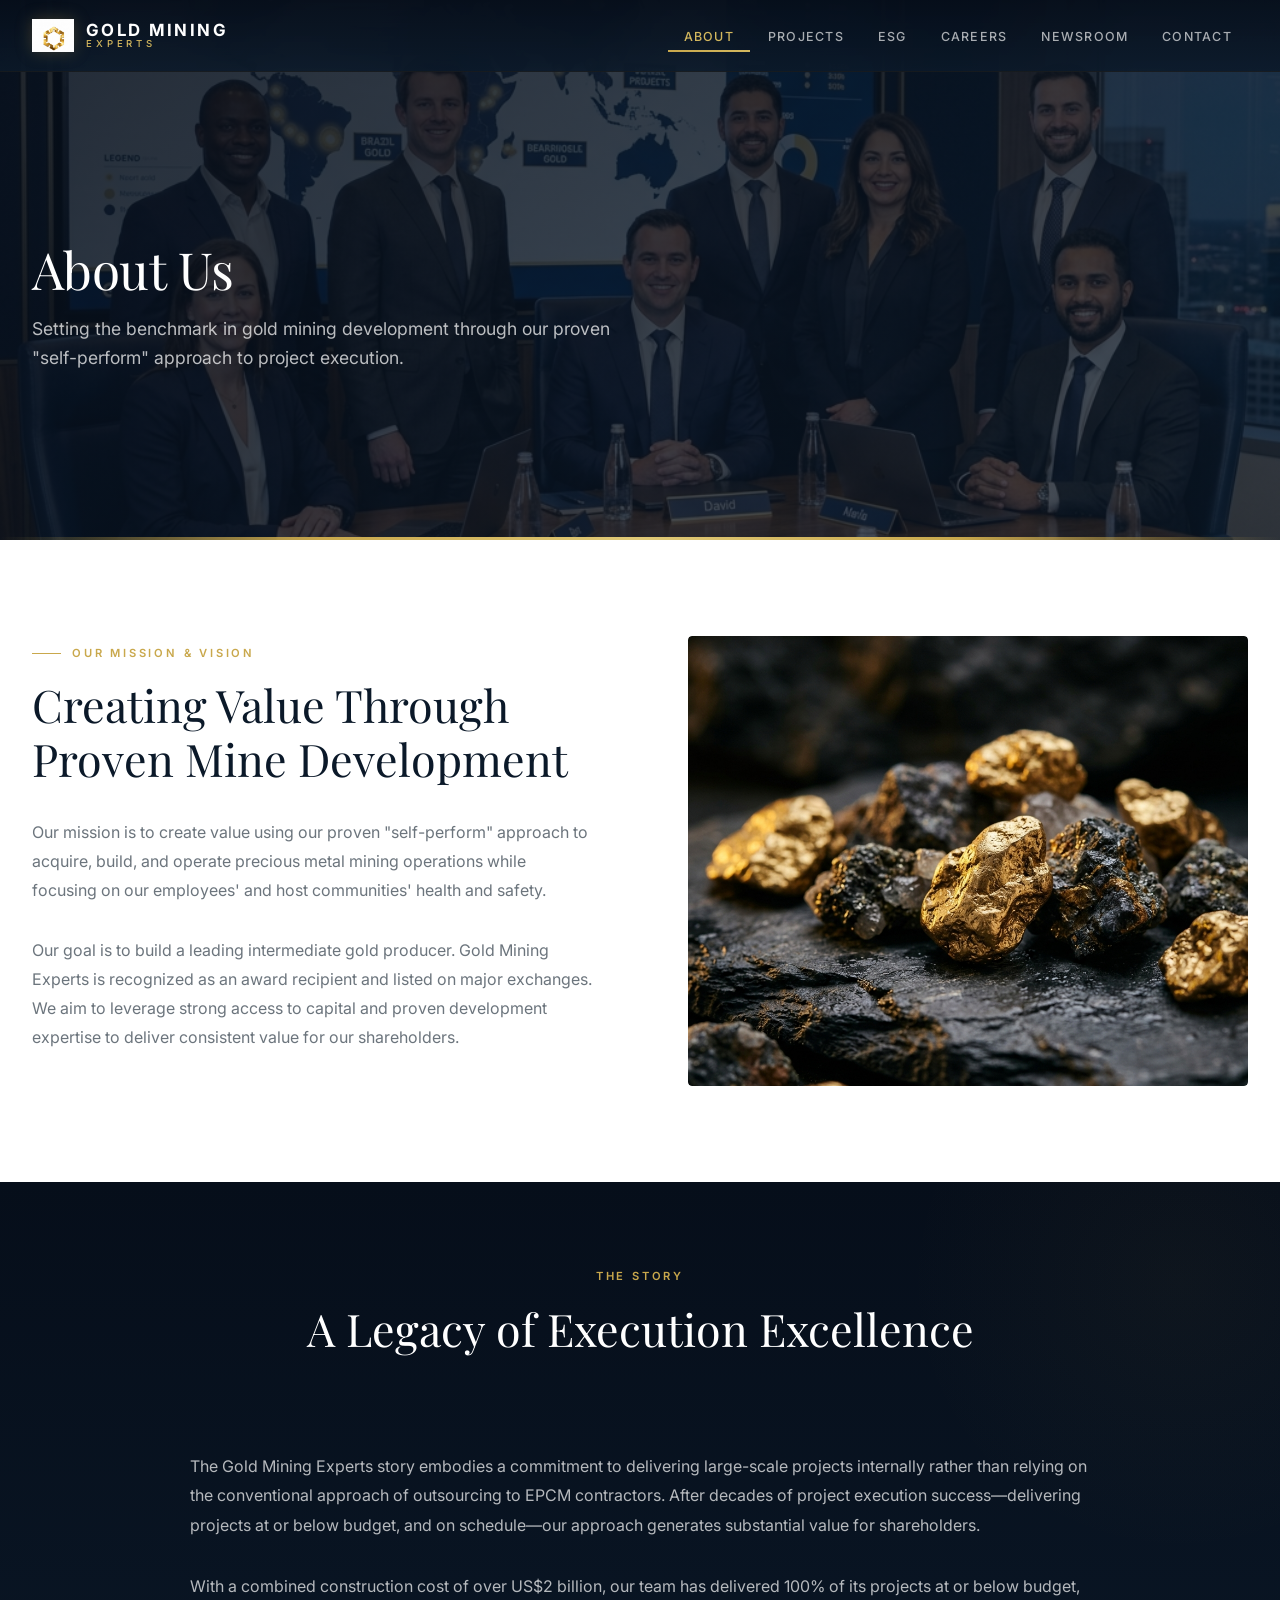
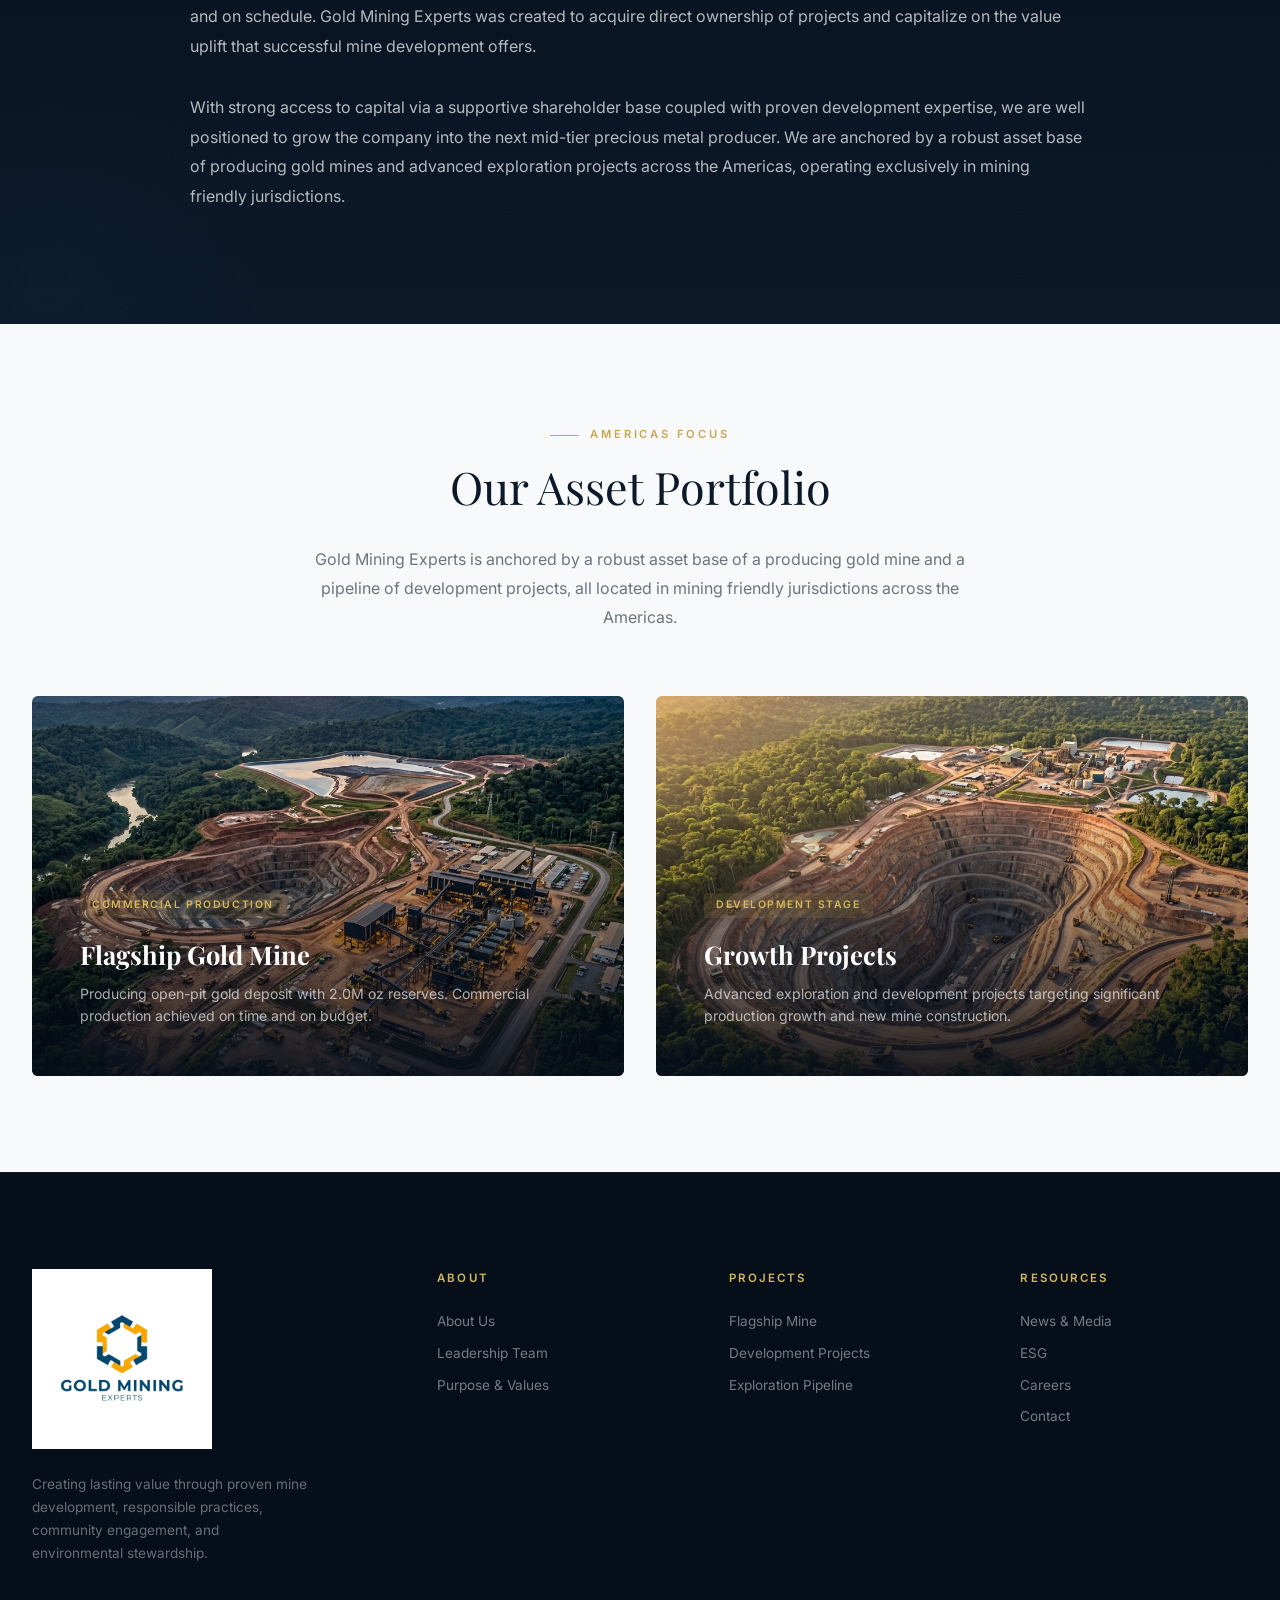
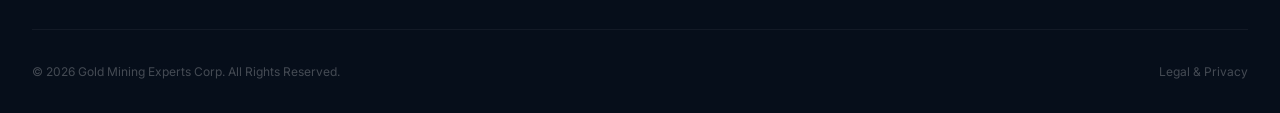
==== commit 8e0aa13a: "v2.0 — Full redesign: institutional copy, refined design system, all pages rebuilt - Complete CSS ov" ====
--- a/about.html
+++ b/about.html
@@ -3,10 +3,9 @@
 <head>
   <meta charset="UTF-8">
   <meta name="viewport" content="width=device-width, initial-scale=1.0">
-  <meta name="description" content="About Gold Mining Experts — Learn more about our mission, vision, and the legacy that makes us industry leaders.">
+  <meta name="description" content="About Gold Mining Experts — Our mission, vision, the story of our proven self-perform approach, and our Americas-focused asset base.">
   <title>About Us | Gold Mining Experts</title>
 
-  <!-- Google Fonts -->
   <link rel="preconnect" href="https://fonts.googleapis.com">
   <link rel="preconnect" href="https://fonts.gstatic.com" crossorigin>
   <link href="https://fonts.googleapis.com/css2?family=Inter:wght@300;400;500;600;700&family=Playfair+Display:ital,wght@0,400;0,500;0,600;0,700;1,400&display=swap" rel="stylesheet">
@@ -73,20 +72,20 @@
     <div class="hero-content">
       <div class="hero-text">
         <h1 class="hero-title reveal">About Us</h1>
-        <p class="hero-subtitle reveal" style="transition-delay: 200ms;">Setting the benchmark in gold mining and development around the globe.</p>
-      </div>
-    </div>
-  </section>
-
-  <!-- ========== CONTENT SECTION ========== -->
+        <p class="hero-subtitle reveal" style="transition-delay: 200ms;">Setting the benchmark in gold mining development through our proven "self-perform" approach to project execution.</p>
+      </div>
+    </div>
+  </section>
+
+  <!-- ========== MISSION & VISION ========== -->
   <section class="about-section page-section">
     <div class="container">
       <div class="about-inner">
         <div class="about-text reveal">
           <span class="section-label">Our Mission & Vision</span>
-          <h2 class="section-title">A Legacy of Excellence</h2>
-          <p class="section-text">Our mission is to create value using our proven “self-perform” approach to acquire, build, and operate precious metal mining operations while focusing on our employees' and host communities' health and safety.</p>
-          <p class="section-text">Our goal is to build a leading intermediate gold producer. Gold Mining Experts is recognized as an award recipient and is listed on the TSX. We aim to leverage strong access to capital and proven development expertise.</p>
+          <h2 class="section-title">Creating Value Through Proven Mine Development</h2>
+          <p class="section-text">Our mission is to create value using our proven "self-perform" approach to acquire, build, and operate precious metal mining operations while focusing on our employees' and host communities' health and safety.</p>
+          <p class="section-text">Our goal is to build a leading intermediate gold producer. Gold Mining Experts is recognized as an award recipient and listed on major exchanges. We aim to leverage strong access to capital and proven development expertise to deliver consistent value for our shareholders.</p>
         </div>
         <div class="about-image-wrapper reveal" style="transition-delay: 200ms;">
           <img src="images/gold-ore.png" alt="Gold ore samples" loading="lazy">
@@ -96,22 +95,61 @@
     </div>
   </section>
   
+  <!-- ========== THE STORY ========== -->
   <section class="market-section page-section" style="padding-top: 5rem; padding-bottom: 5rem;">
     <div class="container">
       <div class="market-header reveal">
         <span class="section-label">The Story</span>
-        <h2 class="section-title">Execution & Strategy</h2>
-        <p class="section-text" style="max-width: 900px; margin: 0 auto; text-align: left; color: #fff; line-height: 1.8;">
+        <h2 class="section-title">A Legacy of Execution Excellence</h2>
+      </div>
+      <div class="reveal" style="max-width: 900px; margin: 0 auto;">
+        <p class="section-text" style="color: rgba(255,255,255,0.7); text-align: left; line-height: 1.85;">
           The Gold Mining Experts story embodies a commitment to delivering large-scale projects internally rather than relying on the conventional approach of outsourcing to EPCM contractors. After decades of project execution success—delivering projects at or below budget, and on schedule—our approach generates substantial value for shareholders.
-          <br><br>
-          We are anchored by a robust asset base of producing gold mines in South America and advanced exploration projects worldwide, operating exclusively in mining friendly jurisdictions.
         </p>
+        <p class="section-text" style="color: rgba(255,255,255,0.7); text-align: left; line-height: 1.85;">
+          With a combined construction cost of over US$2 billion, our team has delivered 100% of its projects at or below budget, and on schedule. Gold Mining Experts was created to acquire direct ownership of projects and capitalize on the value uplift that successful mine development offers.
+        </p>
+        <p class="section-text" style="color: rgba(255,255,255,0.7); text-align: left; line-height: 1.85;">
+          With strong access to capital via a supportive shareholder base coupled with proven development expertise, we are well positioned to grow the company into the next mid-tier precious metal producer. We are anchored by a robust asset base of producing gold mines and advanced exploration projects across the Americas, operating exclusively in mining friendly jurisdictions.
+        </p>
+      </div>
+    </div>
+  </section>
+
+  <!-- ========== AMERICAS FOCUS ========== -->
+  <section class="presentation-section page-section">
+    <div class="container">
+      <div class="reveal" style="text-align: center; max-width: 700px; margin: 0 auto var(--space-3xl);">
+        <span class="section-label">Americas Focus</span>
+        <h2 class="section-title">Our Asset Portfolio</h2>
+        <p class="section-text">Gold Mining Experts is anchored by a robust asset base of a producing gold mine and a pipeline of development projects, all located in mining friendly jurisdictions across the Americas.</p>
+      </div>
+
+      <div class="project-cards">
+        <a href="projects.html" class="project-card reveal">
+          <img src="images/mine-operations.png" alt="Flagship producing gold mine" loading="lazy">
+          <div class="project-card-overlay"></div>
+          <div class="project-card-content">
+            <span class="project-status">Commercial Production</span>
+            <h3>Flagship Gold Mine</h3>
+            <p>Producing open-pit gold deposit with 2.0M oz reserves. Commercial production achieved on time and on budget.</p>
+          </div>
+        </a>
+        <a href="projects.html" class="project-card reveal" style="transition-delay: 150ms;">
+          <img src="images/mine-aerial.png" alt="Development stage gold project" loading="lazy">
+          <div class="project-card-overlay"></div>
+          <div class="project-card-content">
+            <span class="project-status">Development Stage</span>
+            <h3>Growth Projects</h3>
+            <p>Advanced exploration and development projects targeting significant production growth and new mine construction.</p>
+          </div>
+        </a>
       </div>
     </div>
   </section>
 
   <!-- ========== FOOTER ========== -->
-  <footer class="site-footer" id="contact">
+  <footer class="site-footer">
     <div class="container">
       <div class="footer-grid">
         <div class="footer-brand">
@@ -120,16 +158,24 @@
               <img src="images/logo-with-text.png" alt="Gold Mining Experts full logo">
             </div>
           </div>
-          <p class="footer-description">Creating lasting value through expert mining consultancy, responsible practices, community engagement, and environmental stewardship.</p>
+          <p class="footer-description">Creating lasting value through proven mine development, responsible practices, community engagement, and environmental stewardship.</p>
         </div>
 
         <div class="footer-col">
-          <h4 class="footer-heading">Company</h4>
+          <h4 class="footer-heading">About</h4>
           <nav class="footer-links">
             <a href="about.html" class="footer-link">About Us</a>
-            <a href="projects.html" class="footer-link">Projects</a>
-            <a href="esg.html" class="footer-link">ESG</a>
-            <a href="careers.html" class="footer-link">Careers</a>
+            <a href="about.html" class="footer-link">Leadership Team</a>
+            <a href="about.html" class="footer-link">Purpose & Values</a>
+          </nav>
+        </div>
+
+        <div class="footer-col">
+          <h4 class="footer-heading">Projects</h4>
+          <nav class="footer-links">
+            <a href="projects.html" class="footer-link">Flagship Mine</a>
+            <a href="projects.html" class="footer-link">Development Projects</a>
+            <a href="projects.html" class="footer-link">Exploration Pipeline</a>
           </nav>
         </div>
 
@@ -137,23 +183,15 @@
           <h4 class="footer-heading">Resources</h4>
           <nav class="footer-links">
             <a href="news.html" class="footer-link">News & Media</a>
-            <a href="#" class="footer-link">Investors</a>
+            <a href="esg.html" class="footer-link">ESG</a>
+            <a href="careers.html" class="footer-link">Careers</a>
             <a href="contact.html" class="footer-link">Contact</a>
           </nav>
         </div>
-
-        <div class="footer-col">
-          <h4 class="footer-heading">Projects</h4>
-          <nav class="footer-links">
-            <a href="projects.html" class="footer-link">Current Operations</a>
-            <a href="projects.html" class="footer-link">Exploration</a>
-            <a href="projects.html" class="footer-link">Pipeline</a>
-          </nav>
-        </div>
       </div>
 
       <div class="footer-bottom">
-        <p class="footer-copyright">&copy; 2026 Gold Mining Experts. All Rights Reserved.</p>
+        <p class="footer-copyright">&copy; 2026 Gold Mining Experts Corp. All Rights Reserved.</p>
         <a href="#" class="footer-legal-link">Legal & Privacy</a>
       </div>
     </div>
--- a/index.css
+++ b/index.css
@@ -1,41 +1,52 @@
 /* ============================================
-   GOLD MINING EXPERTS — Design System
-   Premium Mining Consultancy Website
+   GOLD MINING EXPERTS — Design System v2.0
+   Premium Mining Company Website
+   Modeled after gmin.gold — institutional feel
    ============================================ */
 
 /* --- Design Tokens --- */
 :root {
-  /* Colors */
-  --navy-950: #0a1628;
-  --navy-900: #0d1f3c;
-  --navy-800: #132d54;
-  --navy-700: #1a3d6d;
-  --navy-600: #234f87;
+  /* Core palette — deep navy institutional tones */
+  --navy-950: #060e1a;
+  --navy-900: #0b1929;
+  --navy-800: #10243d;
+  --navy-700: #173457;
+  --navy-600: #1e4571;
+  --navy-500: #2a5a8f;
+
+  /* Gold accent system */
+  --gold-600: #a8872e;
   --gold-500: #c9a84c;
   --gold-400: #d4b85e;
   --gold-300: #e0c977;
   --gold-200: #eadaa0;
   --gold-100: #f5ecd0;
+
+  /* Neutrals */
   --cream-50: #faf6ec;
   --cream-100: #f0e8d4;
   --white: #ffffff;
-  --gray-100: #f4f5f7;
-  --gray-200: #e2e4e8;
-  --gray-300: #c8ccd4;
-  --gray-500: #6b7280;
-  --gray-700: #374151;
-  --gray-900: #111827;
-
-  /* Typography */
+  --off-white: #f8f9fa;
+  --gray-100: #f1f3f5;
+  --gray-200: #dee2e6;
+  --gray-300: #ced4da;
+  --gray-400: #adb5bd;
+  --gray-500: #6c757d;
+  --gray-600: #495057;
+  --gray-700: #343a40;
+  --gray-800: #212529;
+  --gray-900: #0d1117;
+
+  /* Typography — two fonts, clear hierarchy */
   --font-display: 'Playfair Display', Georgia, serif;
   --font-body: 'Inter', system-ui, -apple-system, sans-serif;
 
-  /* Custom Easing Curves */
+  /* Motion — smooth, professional curves */
   --ease-out: cubic-bezier(0.23, 1, 0.32, 1);
   --ease-in-out: cubic-bezier(0.77, 0, 0.175, 1);
   --ease-drawer: cubic-bezier(0.32, 0.72, 0, 1);
 
-  /* Spacing */
+  /* Spacing scale */
   --space-xs: 0.25rem;
   --space-sm: 0.5rem;
   --space-md: 1rem;
@@ -69,7 +80,7 @@
 
 body {
   font-family: var(--font-body);
-  color: var(--gray-900);
+  color: var(--gray-800);
   background: var(--white);
   line-height: 1.6;
   overflow-x: hidden;
@@ -125,16 +136,17 @@
   right: 0;
   z-index: 1000;
   height: var(--header-height);
-  background: linear-gradient(180deg, rgba(10, 22, 40, 0.97) 0%, rgba(13, 31, 60, 0.95) 100%);
-  backdrop-filter: blur(16px);
-  -webkit-backdrop-filter: blur(16px);
-  border-bottom: 1px solid rgba(201, 168, 76, 0.12);
-  transition: background 300ms var(--ease-out), box-shadow 300ms var(--ease-out);
+  background: linear-gradient(180deg, rgba(6, 14, 26, 0.92) 0%, rgba(11, 25, 41, 0.88) 100%);
+  backdrop-filter: blur(20px);
+  -webkit-backdrop-filter: blur(20px);
+  border-bottom: 1px solid rgba(201, 168, 76, 0.08);
+  transition: background 400ms var(--ease-out), box-shadow 400ms var(--ease-out), border-color 400ms var(--ease-out);
 }
 
 .site-header.scrolled {
-  background: rgba(10, 22, 40, 0.98);
-  box-shadow: 0 4px 32px rgba(0, 0, 0, 0.3);
+  background: rgba(6, 14, 26, 0.97);
+  box-shadow: 0 4px 40px rgba(0, 0, 0, 0.35);
+  border-color: rgba(201, 168, 76, 0.15);
 }
 
 .header-inner {
@@ -147,17 +159,22 @@
   padding: 0 var(--space-xl);
 }
 
-/* Logo with actual image */
+/* Logo */
 .logo {
   display: flex;
   align-items: center;
-  gap: 10px;
+  gap: 12px;
   z-index: 1001;
+  transition: opacity 200ms ease;
+}
+
+.logo:hover {
+  opacity: 0.85;
 }
 
 .logo-icon {
-  width: 44px;
-  height: 44px;
+  width: 42px;
+  height: 42px;
   flex-shrink: 0;
 }
 
@@ -165,7 +182,7 @@
   width: 100%;
   height: 100%;
   object-fit: contain;
-  filter: drop-shadow(0 0 6px rgba(201, 168, 76, 0.3));
+  filter: drop-shadow(0 0 8px rgba(201, 168, 76, 0.25));
 }
 
 .logo-text {
@@ -176,19 +193,19 @@
 
 .logo-text .company-name {
   font-family: var(--font-body);
-  font-size: 1.1rem;
+  font-size: 1.05rem;
   font-weight: 700;
   color: var(--white);
-  letter-spacing: 0.12em;
+  letter-spacing: 0.14em;
   text-transform: uppercase;
 }
 
 .logo-text .company-tagline {
   font-family: var(--font-body);
-  font-size: 0.65rem;
+  font-size: 0.6rem;
   font-weight: 500;
   color: var(--gold-400);
-  letter-spacing: 0.35em;
+  letter-spacing: 0.4em;
   text-transform: uppercase;
 }
 
@@ -196,24 +213,23 @@
 .main-nav {
   display: flex;
   align-items: center;
-  gap: var(--space-lg);
 }
 
 .nav-list {
   display: flex;
   align-items: center;
-  gap: var(--space-xs);
+  gap: 2px;
 }
 
 .nav-link {
   position: relative;
-  font-size: 0.8rem;
+  font-size: 0.78rem;
   font-weight: 500;
-  color: rgba(255, 255, 255, 0.75);
+  color: rgba(255, 255, 255, 0.65);
   letter-spacing: 0.1em;
   text-transform: uppercase;
   padding: var(--space-sm) var(--space-md);
-  transition: color 200ms ease, transform 160ms var(--ease-out);
+  transition: color 250ms ease;
 }
 
 .nav-link::after {
@@ -223,8 +239,8 @@
   left: 50%;
   width: 0;
   height: 2px;
-  background: var(--gold-400);
-  transition: width 250ms var(--ease-out), left 250ms var(--ease-out);
+  background: linear-gradient(90deg, var(--gold-500), var(--gold-400));
+  transition: width 300ms var(--ease-out), left 300ms var(--ease-out);
 }
 
 @media (hover: hover) and (pointer: fine) {
@@ -236,10 +252,6 @@
     width: 100%;
     left: 0;
   }
-}
-
-.nav-link:active {
-  transform: scale(0.97);
 }
 
 .nav-link.active {
@@ -290,39 +302,37 @@
   z-index: 100;
   display: flex;
   flex-direction: column;
-  gap: var(--space-md);
-  padding: var(--space-lg) var(--space-md);
-  background: rgba(10, 22, 40, 0.6);
-  backdrop-filter: blur(8px);
-  border-radius: 0 8px 8px 0;
+  gap: var(--space-sm);
+  padding: var(--space-lg) var(--space-sm);
+  background: rgba(6, 14, 26, 0.5);
+  backdrop-filter: blur(12px);
+  border-radius: 0 6px 6px 0;
+  border: 1px solid rgba(255, 255, 255, 0.04);
+  border-left: none;
 }
 
 .social-link {
   display: flex;
   align-items: center;
   justify-content: center;
-  width: 36px;
-  height: 36px;
+  width: 34px;
+  height: 34px;
   color: var(--white);
-  opacity: 0.6;
-  transition: opacity 250ms var(--ease-out), transform 160ms var(--ease-out);
+  opacity: 0.5;
+  transition: opacity 250ms var(--ease-out), transform 200ms var(--ease-out);
 }
 
 .social-link svg {
-  width: 18px;
-  height: 18px;
+  width: 16px;
+  height: 16px;
   fill: currentColor;
 }
 
 @media (hover: hover) and (pointer: fine) {
   .social-link:hover {
     opacity: 1;
-    transform: scale(1.1);
-  }
-}
-
-.social-link:active {
-  transform: scale(0.95);
+    transform: scale(1.15);
+  }
 }
 
 /* ============================================
@@ -347,22 +357,23 @@
   width: 100%;
   height: 100%;
   object-fit: cover;
-  animation: heroZoom 25s linear infinite alternate;
+  animation: heroZoom 30s linear infinite alternate;
 }
 
 @keyframes heroZoom {
   from { transform: scale(1); }
-  to { transform: scale(1.08); }
+  to { transform: scale(1.06); }
 }
 
 .hero-overlay {
   position: absolute;
   inset: 0;
   background: linear-gradient(
-    135deg,
-    rgba(10, 22, 40, 0.78) 0%,
-    rgba(13, 31, 60, 0.6) 40%,
-    rgba(19, 45, 84, 0.4) 100%
+    145deg,
+    rgba(6, 14, 26, 0.82) 0%,
+    rgba(11, 25, 41, 0.65) 35%,
+    rgba(16, 36, 61, 0.45) 70%,
+    rgba(23, 52, 87, 0.35) 100%
   );
   z-index: 1;
 }
@@ -373,7 +384,7 @@
   left: 0;
   right: 0;
   height: 3px;
-  background: linear-gradient(90deg, var(--gold-500), var(--gold-300), var(--gold-500));
+  background: linear-gradient(90deg, transparent, var(--gold-500), var(--gold-300), var(--gold-500), transparent);
   z-index: 2;
 }
 
@@ -395,13 +406,13 @@
 
 /* Hero logo badge */
 .hero-logo-badge {
-  width: 80px;
-  height: 80px;
+  width: 72px;
+  height: 72px;
   margin-bottom: var(--space-xl);
   opacity: 0;
-  transform: scale(0.8);
-  animation: logoPop 700ms var(--ease-out) 200ms forwards;
-  filter: drop-shadow(0 4px 20px rgba(201, 168, 76, 0.4));
+  transform: scale(0.7) rotate(-10deg);
+  animation: logoPop 800ms var(--ease-out) 200ms forwards;
+  filter: drop-shadow(0 4px 24px rgba(201, 168, 76, 0.35));
 }
 
 .hero-logo-badge img {
@@ -413,37 +424,38 @@
 @keyframes logoPop {
   to {
     opacity: 1;
-    transform: scale(1);
+    transform: scale(1) rotate(0deg);
   }
 }
 
 .hero-title {
   font-family: var(--font-display);
-  font-size: clamp(2.5rem, 5vw, 4.2rem);
+  font-size: clamp(2.4rem, 5vw, 4rem);
   font-weight: 400;
   color: var(--white);
   line-height: 1.15;
   letter-spacing: -0.01em;
   opacity: 0;
-  transform: translateY(24px);
-  animation: fadeUp 800ms var(--ease-out) 400ms forwards;
+  transform: translateY(28px);
+  animation: fadeUp 900ms var(--ease-out) 400ms forwards;
 }
 
 .hero-subtitle {
   font-size: 1.05rem;
-  color: rgba(255, 255, 255, 0.7);
+  color: rgba(255, 255, 255, 0.68);
   margin-top: var(--space-lg);
-  line-height: 1.7;
-  opacity: 0;
-  transform: translateY(24px);
-  animation: fadeUp 800ms var(--ease-out) 550ms forwards;
+  line-height: 1.75;
+  max-width: 540px;
+  opacity: 0;
+  transform: translateY(28px);
+  animation: fadeUp 900ms var(--ease-out) 600ms forwards;
 }
 
 .hero-cta {
   margin-top: var(--space-2xl);
   opacity: 0;
-  transform: translateY(24px);
-  animation: fadeUp 800ms var(--ease-out) 700ms forwards;
+  transform: translateY(28px);
+  animation: fadeUp 900ms var(--ease-out) 800ms forwards;
 }
 
 @keyframes fadeUp {
@@ -457,10 +469,10 @@
 .hero-quick-links {
   display: flex;
   flex-direction: column;
-  gap: var(--space-md);
-  opacity: 0;
-  transform: translateX(24px);
-  animation: fadeLeft 800ms var(--ease-out) 800ms forwards;
+  gap: var(--space-sm);
+  opacity: 0;
+  transform: translateX(28px);
+  animation: fadeLeft 900ms var(--ease-out) 900ms forwards;
 }
 
 @keyframes fadeLeft {
@@ -474,27 +486,27 @@
   display: flex;
   align-items: center;
   gap: var(--space-md);
-  padding: var(--space-md) var(--space-xl);
-  background: rgba(250, 246, 236, 0.9);
+  padding: 14px var(--space-xl);
+  background: rgba(255, 255, 255, 0.92);
   backdrop-filter: blur(8px);
   border-radius: 4px;
   color: var(--navy-900);
-  font-size: 0.85rem;
-  font-weight: 500;
-  letter-spacing: 0.05em;
-  transition: transform 200ms var(--ease-out), background 200ms ease, box-shadow 200ms var(--ease-out);
+  font-size: 0.82rem;
+  font-weight: 600;
+  letter-spacing: 0.06em;
+  transition: transform 250ms var(--ease-out), background 200ms ease, box-shadow 250ms var(--ease-out);
 }
 
 .quick-link .arrow {
   display: flex;
   align-items: center;
   justify-content: center;
-  width: 32px;
-  height: 32px;
+  width: 30px;
+  height: 30px;
   background: var(--navy-800);
   border-radius: 4px;
   color: var(--gold-400);
-  transition: background 200ms ease, transform 200ms var(--ease-out);
+  transition: background 200ms ease, transform 250ms var(--ease-out);
 }
 
 .quick-link .arrow svg {
@@ -509,37 +521,21 @@
 
 @media (hover: hover) and (pointer: fine) {
   .quick-link:hover {
-    transform: translateX(-4px);
-    background: rgba(255, 255, 255, 0.95);
-    box-shadow: 0 8px 32px rgba(0, 0, 0, 0.15);
+    transform: translateX(-6px);
+    background: var(--white);
+    box-shadow: 0 12px 40px rgba(0, 0, 0, 0.15);
   }
 
   .quick-link:hover .arrow {
-    background: var(--navy-700);
-    transform: translateX(2px);
-  }
-}
-
-.quick-link:active {
-  transform: scale(0.97);
+    background: var(--gold-500);
+    color: var(--white);
+    transform: translateX(3px);
+  }
 }
 
 /* ============================================
-   ABOUT SECTION
+   SHARED SECTION COMPONENTS
    ============================================ */
-.about-section {
-  padding: var(--space-5xl) 0;
-  background: var(--white);
-  position: relative;
-}
-
-.about-inner {
-  display: grid;
-  grid-template-columns: 1fr 1fr;
-  gap: var(--space-4xl);
-  align-items: center;
-}
-
 .section-label {
   display: inline-block;
   font-size: 0.7rem;
@@ -564,7 +560,7 @@
 
 .section-title {
   font-family: var(--font-display);
-  font-size: clamp(2rem, 3.5vw, 3rem);
+  font-size: clamp(1.9rem, 3.5vw, 2.8rem);
   font-weight: 400;
   color: var(--navy-900);
   line-height: 1.2;
@@ -582,17 +578,17 @@
   display: inline-flex;
   align-items: center;
   gap: var(--space-sm);
-  padding: var(--space-md) var(--space-2xl);
+  padding: 14px var(--space-2xl);
   background: var(--navy-900);
   color: var(--white);
-  font-size: 0.8rem;
+  font-size: 0.78rem;
   font-weight: 600;
   letter-spacing: 0.12em;
   text-transform: uppercase;
   border-radius: 2px;
   position: relative;
   overflow: hidden;
-  transition: transform 160ms var(--ease-out), box-shadow 200ms var(--ease-out);
+  transition: transform 200ms var(--ease-out), box-shadow 250ms var(--ease-out);
 }
 
 .cta-button::before {
@@ -601,7 +597,7 @@
   inset: 0;
   background: linear-gradient(135deg, var(--gold-500), var(--gold-400));
   opacity: 0;
-  transition: opacity 250ms ease;
+  transition: opacity 300ms ease;
 }
 
 .cta-button span {
@@ -611,7 +607,7 @@
 
 @media (hover: hover) and (pointer: fine) {
   .cta-button:hover {
-    box-shadow: 0 8px 24px rgba(10, 22, 40, 0.3);
+    box-shadow: 0 8px 28px rgba(10, 22, 40, 0.35);
   }
 
   .cta-button:hover::before {
@@ -621,6 +617,22 @@
 
 .cta-button:active {
   transform: scale(0.97);
+}
+
+/* ============================================
+   ABOUT SECTION
+   ============================================ */
+.about-section {
+  padding: var(--space-5xl) 0;
+  background: var(--white);
+  position: relative;
+}
+
+.about-inner {
+  display: grid;
+  grid-template-columns: 1fr 1fr;
+  gap: var(--space-4xl);
+  align-items: center;
 }
 
 .about-image-wrapper {
@@ -634,12 +646,12 @@
   height: 450px;
   object-fit: cover;
   border-radius: 4px;
-  transition: transform 600ms var(--ease-out);
+  transition: transform 700ms var(--ease-out);
 }
 
 @media (hover: hover) and (pointer: fine) {
   .about-image-wrapper:hover img {
-    transform: scale(1.03);
+    transform: scale(1.04);
   }
 }
 
@@ -669,9 +681,20 @@
   position: absolute;
   top: -200px;
   right: -200px;
+  width: 600px;
+  height: 600px;
+  background: radial-gradient(circle, rgba(201, 168, 76, 0.04) 0%, transparent 65%);
+  pointer-events: none;
+}
+
+.market-section::after {
+  content: '';
+  position: absolute;
+  bottom: -200px;
+  left: -200px;
   width: 500px;
   height: 500px;
-  background: radial-gradient(circle, rgba(201, 168, 76, 0.06) 0%, transparent 70%);
+  background: radial-gradient(circle, rgba(30, 69, 113, 0.08) 0%, transparent 65%);
   pointer-events: none;
 }
 
@@ -693,9 +716,9 @@
 }
 
 .market-header .section-text {
-  max-width: 700px;
+  max-width: 720px;
   margin: 0 auto;
-  color: rgba(255, 255, 255, 0.6);
+  color: rgba(255, 255, 255, 0.55);
 }
 
 .stats-grid {
@@ -706,12 +729,12 @@
 }
 
 .stat-card {
-  padding: var(--space-2xl);
-  background: rgba(255, 255, 255, 0.03);
-  border: 1px solid rgba(201, 168, 76, 0.12);
-  border-radius: 8px;
+  padding: var(--space-2xl) var(--space-xl);
+  background: rgba(255, 255, 255, 0.025);
+  border: 1px solid rgba(201, 168, 76, 0.1);
+  border-radius: 6px;
   text-align: center;
-  transition: transform 250ms var(--ease-out), border-color 300ms ease, background 300ms ease;
+  transition: transform 300ms var(--ease-out), border-color 300ms ease, background 300ms ease;
   opacity: 0;
   transform: translateY(20px);
 }
@@ -721,20 +744,20 @@
 }
 
 .stat-card:nth-child(1).visible { animation-delay: 0ms; }
-.stat-card:nth-child(2).visible { animation-delay: 50ms; }
-.stat-card:nth-child(3).visible { animation-delay: 100ms; }
+.stat-card:nth-child(2).visible { animation-delay: 80ms; }
+.stat-card:nth-child(3).visible { animation-delay: 160ms; }
 
 @media (hover: hover) and (pointer: fine) {
   .stat-card:hover {
-    transform: translateY(-4px);
+    transform: translateY(-6px);
     border-color: rgba(201, 168, 76, 0.3);
-    background: rgba(255, 255, 255, 0.06);
+    background: rgba(255, 255, 255, 0.05);
   }
 }
 
 .stat-number {
   font-family: var(--font-display);
-  font-size: 2.8rem;
+  font-size: 3rem;
   font-weight: 400;
   color: var(--gold-400);
   line-height: 1;
@@ -742,9 +765,10 @@
 }
 
 .stat-label {
-  font-size: 0.85rem;
-  color: rgba(255, 255, 255, 0.6);
-  letter-spacing: 0.05em;
+  font-size: 0.82rem;
+  color: rgba(255, 255, 255, 0.5);
+  letter-spacing: 0.04em;
+  line-height: 1.5;
 }
 
 /* Differentiators */
@@ -759,9 +783,10 @@
   align-items: flex-start;
   gap: var(--space-md);
   padding: var(--space-lg);
-  border-left: 2px solid var(--gold-500);
+  border-left: 2px solid rgba(201, 168, 76, 0.3);
   opacity: 0;
   transform: translateY(16px);
+  transition: border-color 300ms ease;
 }
 
 .diff-item.visible {
@@ -769,9 +794,15 @@
 }
 
 .diff-item:nth-child(1).visible { animation-delay: 0ms; }
-.diff-item:nth-child(2).visible { animation-delay: 60ms; }
-.diff-item:nth-child(3).visible { animation-delay: 120ms; }
-.diff-item:nth-child(4).visible { animation-delay: 180ms; }
+.diff-item:nth-child(2).visible { animation-delay: 80ms; }
+.diff-item:nth-child(3).visible { animation-delay: 160ms; }
+.diff-item:nth-child(4).visible { animation-delay: 240ms; }
+
+@media (hover: hover) and (pointer: fine) {
+  .diff-item:hover {
+    border-color: var(--gold-400);
+  }
+}
 
 .diff-icon {
   flex-shrink: 0;
@@ -780,7 +811,7 @@
   display: flex;
   align-items: center;
   justify-content: center;
-  background: rgba(201, 168, 76, 0.1);
+  background: rgba(201, 168, 76, 0.08);
   border-radius: 8px;
   color: var(--gold-400);
 }
@@ -794,9 +825,9 @@
 }
 
 .diff-text {
-  font-size: 0.95rem;
-  color: rgba(255, 255, 255, 0.75);
-  line-height: 1.6;
+  font-size: 0.92rem;
+  color: rgba(255, 255, 255, 0.7);
+  line-height: 1.65;
 }
 
 /* ============================================
@@ -804,7 +835,7 @@
    ============================================ */
 .presentation-section {
   padding: var(--space-5xl) 0;
-  background: var(--cream-50);
+  background: var(--off-white);
 }
 
 .presentation-inner {
@@ -816,21 +847,21 @@
 
 .presentation-image {
   position: relative;
-  border-radius: 8px;
+  border-radius: 6px;
   overflow: hidden;
-  box-shadow: 0 24px 64px rgba(10, 22, 40, 0.12);
+  box-shadow: 0 24px 64px rgba(10, 22, 40, 0.1);
 }
 
 .presentation-image img {
   width: 100%;
-  height: 380px;
+  height: 400px;
   object-fit: cover;
-  transition: transform 600ms var(--ease-out);
+  transition: transform 700ms var(--ease-out);
 }
 
 @media (hover: hover) and (pointer: fine) {
   .presentation-image:hover img {
-    transform: scale(1.03);
+    transform: scale(1.04);
   }
 }
 
@@ -847,25 +878,22 @@
   display: flex;
   align-items: center;
   justify-content: center;
-  transition: transform 250ms var(--ease-out), background 200ms ease;
+  transition: transform 300ms var(--ease-out), background 200ms ease;
+  box-shadow: 0 8px 32px rgba(201, 168, 76, 0.3);
 }
 
 .presentation-play svg {
-  width: 24px;
-  height: 24px;
+  width: 22px;
+  height: 22px;
   fill: var(--white);
   margin-left: 3px;
 }
 
 @media (hover: hover) and (pointer: fine) {
   .presentation-play:hover {
-    transform: translate(-50%, -50%) scale(1.1);
+    transform: translate(-50%, -50%) scale(1.12);
     background: var(--gold-500);
   }
-}
-
-.presentation-play:active {
-  transform: translate(-50%, -50%) scale(0.95);
 }
 
 .presentation-content .section-title {
@@ -895,7 +923,7 @@
 
 .news-featured {
   position: relative;
-  border-radius: 8px;
+  border-radius: 6px;
   overflow: hidden;
   background: var(--navy-900);
   opacity: 0;
@@ -911,14 +939,14 @@
   height: 100%;
   min-height: 400px;
   object-fit: cover;
-  opacity: 0.7;
-  transition: opacity 400ms ease, transform 600ms var(--ease-out);
+  opacity: 0.65;
+  transition: opacity 400ms ease, transform 700ms var(--ease-out);
 }
 
 @media (hover: hover) and (pointer: fine) {
   .news-featured:hover img {
-    opacity: 0.5;
-    transform: scale(1.03);
+    opacity: 0.45;
+    transform: scale(1.04);
   }
 }
 
@@ -928,11 +956,11 @@
   left: 0;
   right: 0;
   padding: var(--space-2xl);
-  background: linear-gradient(transparent, rgba(10, 22, 40, 0.9));
+  background: linear-gradient(transparent, rgba(6, 14, 26, 0.92));
 }
 
 .news-date {
-  font-size: 0.75rem;
+  font-size: 0.72rem;
   color: var(--gold-400);
   letter-spacing: 0.1em;
   text-transform: uppercase;
@@ -941,16 +969,16 @@
 
 .news-title {
   font-family: var(--font-display);
-  font-size: 1.5rem;
+  font-size: 1.4rem;
   color: var(--white);
-  line-height: 1.3;
+  line-height: 1.35;
   margin-bottom: var(--space-md);
 }
 
 .news-excerpt {
-  font-size: 0.9rem;
-  color: rgba(255, 255, 255, 0.65);
-  line-height: 1.6;
+  font-size: 0.88rem;
+  color: rgba(255, 255, 255, 0.6);
+  line-height: 1.65;
 }
 
 .news-list {
@@ -962,8 +990,8 @@
 .news-item {
   padding: var(--space-lg);
   border: 1px solid var(--gray-200);
-  border-radius: 8px;
-  transition: border-color 200ms ease, box-shadow 250ms var(--ease-out), transform 200ms var(--ease-out);
+  border-radius: 6px;
+  transition: border-color 250ms ease, box-shadow 300ms var(--ease-out), transform 250ms var(--ease-out);
   opacity: 0;
   transform: translateY(16px);
 }
@@ -972,20 +1000,16 @@
   animation: fadeUp 500ms var(--ease-out) forwards;
 }
 
-.news-item:nth-child(1).visible { animation-delay: 80ms; }
-.news-item:nth-child(2).visible { animation-delay: 160ms; }
-.news-item:nth-child(3).visible { animation-delay: 240ms; }
+.news-item:nth-child(1).visible { animation-delay: 100ms; }
+.news-item:nth-child(2).visible { animation-delay: 200ms; }
+.news-item:nth-child(3).visible { animation-delay: 300ms; }
 
 @media (hover: hover) and (pointer: fine) {
   .news-item:hover {
     border-color: var(--gold-400);
-    box-shadow: 0 8px 24px rgba(10, 22, 40, 0.06);
-    transform: translateY(-2px);
-  }
-}
-
-.news-item:active {
-  transform: scale(0.98);
+    box-shadow: 0 8px 28px rgba(10, 22, 40, 0.06);
+    transform: translateY(-3px);
+  }
 }
 
 .news-item .news-date {
@@ -994,7 +1018,7 @@
 
 .news-item .news-title {
   color: var(--navy-900);
-  font-size: 1.1rem;
+  font-size: 1.05rem;
 }
 
 .news-item .news-excerpt {
@@ -1006,12 +1030,12 @@
   display: inline-flex;
   align-items: center;
   gap: var(--space-sm);
-  font-size: 0.8rem;
+  font-size: 0.78rem;
   font-weight: 600;
   letter-spacing: 0.12em;
   text-transform: uppercase;
   color: var(--gold-500);
-  transition: color 200ms ease, transform 160ms var(--ease-out);
+  transition: color 200ms ease;
 }
 
 .see-more-link svg {
@@ -1020,7 +1044,7 @@
   fill: none;
   stroke: currentColor;
   stroke-width: 2.5;
-  transition: transform 200ms var(--ease-out);
+  transition: transform 250ms var(--ease-out);
 }
 
 @media (hover: hover) and (pointer: fine) {
@@ -1031,10 +1055,6 @@
   .see-more-link:hover svg {
     transform: translateX(4px);
   }
-}
-
-.see-more-link:active {
-  transform: scale(0.97);
 }
 
 /* ============================================
@@ -1055,21 +1075,21 @@
 
 .media-video {
   position: relative;
-  border-radius: 8px;
+  border-radius: 6px;
   overflow: hidden;
-  box-shadow: 0 24px 64px rgba(0, 0, 0, 0.3);
+  box-shadow: 0 24px 64px rgba(0, 0, 0, 0.35);
 }
 
 .media-video img {
   width: 100%;
-  height: 360px;
+  height: 380px;
   object-fit: cover;
-  transition: transform 600ms var(--ease-out);
+  transition: transform 700ms var(--ease-out);
 }
 
 @media (hover: hover) and (pointer: fine) {
   .media-video:hover img {
-    transform: scale(1.03);
+    transform: scale(1.04);
   }
 }
 
@@ -1078,12 +1098,12 @@
 }
 
 .media-content .section-text {
-  color: rgba(255, 255, 255, 0.6);
+  color: rgba(255, 255, 255, 0.55);
 }
 
 .media-content .cta-button {
   background: transparent;
-  border: 1px solid var(--gold-400);
+  border: 1px solid rgba(201, 168, 76, 0.5);
   color: var(--gold-400);
 }
 
@@ -1094,6 +1114,7 @@
 @media (hover: hover) and (pointer: fine) {
   .media-content .cta-button:hover {
     color: var(--navy-900);
+    border-color: var(--gold-400);
   }
 }
 
@@ -1103,12 +1124,12 @@
 .site-footer {
   background: var(--navy-950);
   padding: var(--space-4xl) 0 var(--space-xl);
-  border-top: 1px solid rgba(201, 168, 76, 0.12);
+  border-top: 1px solid rgba(201, 168, 76, 0.1);
 }
 
 .footer-grid {
   display: grid;
-  grid-template-columns: 1.5fr repeat(4, 1fr);
+  grid-template-columns: 1.5fr repeat(3, 1fr);
   gap: var(--space-3xl);
   margin-bottom: var(--space-3xl);
 }
@@ -1134,14 +1155,14 @@
 
 .footer-description {
   font-size: 0.85rem;
-  color: rgba(255, 255, 255, 0.45);
+  color: rgba(255, 255, 255, 0.4);
   line-height: 1.7;
 }
 
 .footer-heading {
-  font-size: 0.75rem;
+  font-size: 0.72rem;
   font-weight: 600;
-  letter-spacing: 0.15em;
+  letter-spacing: 0.18em;
   text-transform: uppercase;
   color: var(--gold-400);
   margin-bottom: var(--space-lg);
@@ -1150,13 +1171,13 @@
 .footer-links {
   display: flex;
   flex-direction: column;
-  gap: var(--space-sm);
+  gap: 10px;
 }
 
 .footer-link {
   font-size: 0.85rem;
-  color: rgba(255, 255, 255, 0.5);
-  transition: color 200ms ease, transform 160ms var(--ease-out);
+  color: rgba(255, 255, 255, 0.45);
+  transition: color 250ms ease;
 }
 
 @media (hover: hover) and (pointer: fine) {
@@ -1165,26 +1186,22 @@
   }
 }
 
-.footer-link:active {
-  transform: scale(0.97);
-}
-
 .footer-bottom {
   display: flex;
   align-items: center;
   justify-content: space-between;
   padding-top: var(--space-xl);
-  border-top: 1px solid rgba(255, 255, 255, 0.06);
+  border-top: 1px solid rgba(255, 255, 255, 0.05);
 }
 
 .footer-copyright {
   font-size: 0.75rem;
-  color: rgba(255, 255, 255, 0.3);
+  color: rgba(255, 255, 255, 0.25);
 }
 
 .footer-legal-link {
   font-size: 0.75rem;
-  color: rgba(255, 255, 255, 0.3);
+  color: rgba(255, 255, 255, 0.25);
   transition: color 200ms ease;
 }
 
@@ -1195,12 +1212,12 @@
 }
 
 /* ============================================
-   SCROLL REVEAL ANIMATION
+   SCROLL REVEAL
    ============================================ */
 .reveal {
   opacity: 0;
-  transform: translateY(24px);
-  transition: opacity 600ms var(--ease-out), transform 600ms var(--ease-out);
+  transform: translateY(28px);
+  transition: opacity 700ms var(--ease-out), transform 700ms var(--ease-out);
 }
 
 .reveal.visible {
@@ -1216,10 +1233,10 @@
 }
 
 .reveal-stagger.visible > *:nth-child(1) { transition-delay: 0ms; opacity: 1; transform: translateY(0); }
-.reveal-stagger.visible > *:nth-child(2) { transition-delay: 60ms; opacity: 1; transform: translateY(0); }
-.reveal-stagger.visible > *:nth-child(3) { transition-delay: 120ms; opacity: 1; transform: translateY(0); }
-.reveal-stagger.visible > *:nth-child(4) { transition-delay: 180ms; opacity: 1; transform: translateY(0); }
-.reveal-stagger.visible > *:nth-child(5) { transition-delay: 240ms; opacity: 1; transform: translateY(0); }
+.reveal-stagger.visible > *:nth-child(2) { transition-delay: 80ms; opacity: 1; transform: translateY(0); }
+.reveal-stagger.visible > *:nth-child(3) { transition-delay: 160ms; opacity: 1; transform: translateY(0); }
+.reveal-stagger.visible > *:nth-child(4) { transition-delay: 240ms; opacity: 1; transform: translateY(0); }
+.reveal-stagger.visible > *:nth-child(5) { transition-delay: 320ms; opacity: 1; transform: translateY(0); }
 
 /* ============================================
    REDUCED MOTION
@@ -1287,12 +1304,12 @@
   }
 
   .hero-title {
-    font-size: 2.2rem;
+    font-size: 2rem;
   }
 
   .hero-logo-badge {
-    width: 60px;
-    height: 60px;
+    width: 56px;
+    height: 56px;
   }
 
   .stats-grid {
@@ -1312,20 +1329,24 @@
   .news-grid {
     gap: var(--space-lg);
   }
+
+  .hero-subtitle {
+    font-size: 0.95rem;
+  }
 }
 
 /* Mobile menu overlay */
 .mobile-menu {
   position: fixed;
   inset: 0;
-  background: rgba(10, 22, 40, 0.98);
+  background: rgba(6, 14, 26, 0.98);
   z-index: 999;
   display: flex;
   align-items: center;
   justify-content: center;
   opacity: 0;
   pointer-events: none;
-  transition: opacity 300ms var(--ease-out);
+  transition: opacity 350ms var(--ease-out);
 }
 
 .mobile-menu.active {
@@ -1354,12 +1375,13 @@
   transform: translateY(0);
 }
 
-.mobile-menu.active .mobile-menu-link:nth-child(1) { transition-delay: 50ms; }
-.mobile-menu.active .mobile-menu-link:nth-child(2) { transition-delay: 100ms; }
-.mobile-menu.active .mobile-menu-link:nth-child(3) { transition-delay: 150ms; }
-.mobile-menu.active .mobile-menu-link:nth-child(4) { transition-delay: 200ms; }
-.mobile-menu.active .mobile-menu-link:nth-child(5) { transition-delay: 250ms; }
-.mobile-menu.active .mobile-menu-link:nth-child(6) { transition-delay: 300ms; }
+.mobile-menu.active .mobile-menu-link:nth-child(1) { transition-delay: 60ms; }
+.mobile-menu.active .mobile-menu-link:nth-child(2) { transition-delay: 120ms; }
+.mobile-menu.active .mobile-menu-link:nth-child(3) { transition-delay: 180ms; }
+.mobile-menu.active .mobile-menu-link:nth-child(4) { transition-delay: 240ms; }
+.mobile-menu.active .mobile-menu-link:nth-child(5) { transition-delay: 300ms; }
+.mobile-menu.active .mobile-menu-link:nth-child(6) { transition-delay: 360ms; }
+.mobile-menu.active .mobile-menu-link:nth-child(7) { transition-delay: 420ms; }
 
 @media (hover: hover) and (pointer: fine) {
   .mobile-menu-link:hover {
--- a/inner.css
+++ b/inner.css
@@ -1,7 +1,9 @@
 /* ============================================
-   INNER PAGE CSS ADDITIONS
+   INNER PAGE CSS — Gold Mining Experts
+   Shared styles for all sub-pages
    ============================================ */
 
+/* --- Inner Hero Banner --- */
 .inner-hero {
   position: relative;
   height: 60vh;
@@ -22,15 +24,16 @@
   width: 100%;
   height: 100%;
   object-fit: cover;
+  animation: heroZoom 30s linear infinite alternate;
 }
 
 .inner-hero .hero-overlay {
   position: absolute;
   inset: 0;
   background: linear-gradient(
-    135deg,
-    rgba(10, 22, 40, 0.85) 0%,
-    rgba(13, 31, 60, 0.7) 100%
+    145deg,
+    rgba(6, 14, 26, 0.88) 0%,
+    rgba(11, 25, 41, 0.72) 100%
   );
   z-index: 1;
 }
@@ -41,7 +44,7 @@
   left: 0;
   right: 0;
   height: 3px;
-  background: linear-gradient(90deg, var(--gold-500), var(--gold-300), var(--gold-500));
+  background: linear-gradient(90deg, transparent, var(--gold-500), var(--gold-300), var(--gold-500), transparent);
   z-index: 2;
 }
 
@@ -60,7 +63,7 @@
 
 .inner-hero .hero-title {
   font-family: var(--font-display);
-  font-size: clamp(2.5rem, 4vw, 3.8rem);
+  font-size: clamp(2.4rem, 4vw, 3.6rem);
   font-weight: 400;
   color: var(--white);
   line-height: 1.15;
@@ -68,12 +71,317 @@
 }
 
 .inner-hero .hero-subtitle {
-  font-size: 1.15rem;
-  color: rgba(255, 255, 255, 0.8);
+  font-size: 1.1rem;
+  color: rgba(255, 255, 255, 0.72);
   margin-top: var(--space-md);
-  line-height: 1.6;
-}
-
+  line-height: 1.65;
+  max-width: 600px;
+}
+
+/* --- Page Content Section --- */
 .page-section {
   padding: var(--space-4xl) 0;
 }
+
+/* --- Contact Form Styles --- */
+.contact-form-wrap {
+  max-width: 640px;
+  margin-top: var(--space-2xl);
+}
+
+.contact-form {
+  display: flex;
+  flex-direction: column;
+  gap: var(--space-lg);
+}
+
+.form-group {
+  display: flex;
+  flex-direction: column;
+  gap: var(--space-xs);
+}
+
+.form-group label {
+  font-size: 0.75rem;
+  font-weight: 600;
+  letter-spacing: 0.1em;
+  text-transform: uppercase;
+  color: var(--gray-600);
+}
+
+.form-group input,
+.form-group textarea,
+.form-group select {
+  width: 100%;
+  padding: 14px var(--space-md);
+  border: 1px solid var(--gray-200);
+  border-radius: 4px;
+  font-family: var(--font-body);
+  font-size: 0.95rem;
+  color: var(--gray-800);
+  background: var(--white);
+  transition: border-color 250ms ease, box-shadow 250ms ease;
+  outline: none;
+}
+
+.form-group input:focus,
+.form-group textarea:focus,
+.form-group select:focus {
+  border-color: var(--gold-400);
+  box-shadow: 0 0 0 3px rgba(201, 168, 76, 0.12);
+}
+
+.form-group textarea {
+  resize: vertical;
+  min-height: 140px;
+}
+
+.form-row {
+  display: grid;
+  grid-template-columns: 1fr 1fr;
+  gap: var(--space-lg);
+}
+
+@media (max-width: 640px) {
+  .form-row {
+    grid-template-columns: 1fr;
+  }
+}
+
+/* --- Office Cards --- */
+.offices-grid {
+  display: grid;
+  grid-template-columns: repeat(2, 1fr);
+  gap: var(--space-xl);
+  margin-top: var(--space-3xl);
+}
+
+.office-card {
+  padding: var(--space-2xl);
+  background: var(--white);
+  border: 1px solid var(--gray-200);
+  border-radius: 6px;
+  transition: border-color 300ms ease, box-shadow 300ms var(--ease-out), transform 250ms var(--ease-out);
+}
+
+@media (hover: hover) and (pointer: fine) {
+  .office-card:hover {
+    border-color: var(--gold-400);
+    box-shadow: 0 12px 40px rgba(10, 22, 40, 0.06);
+    transform: translateY(-4px);
+  }
+}
+
+.office-card h3 {
+  font-family: var(--font-display);
+  font-size: 1.3rem;
+  color: var(--navy-900);
+  margin-bottom: var(--space-md);
+}
+
+.office-card p {
+  font-size: 0.9rem;
+  color: var(--gray-500);
+  line-height: 1.7;
+}
+
+.office-card .phone-link {
+  display: inline-block;
+  margin-top: var(--space-sm);
+  color: var(--gold-500);
+  font-weight: 500;
+  font-size: 0.88rem;
+  transition: color 200ms ease;
+}
+
+.office-card .phone-link:hover {
+  color: var(--gold-600);
+}
+
+/* --- Career Cards --- */
+.career-regions {
+  display: grid;
+  grid-template-columns: repeat(3, 1fr);
+  gap: var(--space-xl);
+  margin-top: var(--space-3xl);
+}
+
+.career-card {
+  padding: var(--space-2xl);
+  background: var(--navy-900);
+  border: 1px solid rgba(201, 168, 76, 0.1);
+  border-radius: 6px;
+  transition: border-color 300ms ease, transform 250ms var(--ease-out);
+}
+
+@media (hover: hover) and (pointer: fine) {
+  .career-card:hover {
+    border-color: rgba(201, 168, 76, 0.35);
+    transform: translateY(-4px);
+  }
+}
+
+.career-card h3 {
+  font-family: var(--font-display);
+  font-size: 1.3rem;
+  color: var(--gold-400);
+  margin-bottom: var(--space-md);
+}
+
+.career-card p {
+  font-size: 0.88rem;
+  color: rgba(255, 255, 255, 0.55);
+  line-height: 1.7;
+  margin-bottom: var(--space-lg);
+}
+
+.career-card .cta-button {
+  font-size: 0.72rem;
+  padding: 10px var(--space-xl);
+}
+
+/* --- ESG Pillars --- */
+.esg-pillars {
+  display: grid;
+  grid-template-columns: repeat(3, 1fr);
+  gap: var(--space-xl);
+  margin-top: var(--space-3xl);
+}
+
+.esg-pillar {
+  padding: var(--space-2xl);
+  background: var(--white);
+  border: 1px solid var(--gray-200);
+  border-radius: 6px;
+  text-align: center;
+  transition: border-color 300ms ease, box-shadow 300ms var(--ease-out), transform 250ms var(--ease-out);
+}
+
+@media (hover: hover) and (pointer: fine) {
+  .esg-pillar:hover {
+    border-color: var(--gold-400);
+    box-shadow: 0 12px 40px rgba(10, 22, 40, 0.06);
+    transform: translateY(-4px);
+  }
+}
+
+.esg-pillar-icon {
+  width: 56px;
+  height: 56px;
+  margin: 0 auto var(--space-lg);
+  display: flex;
+  align-items: center;
+  justify-content: center;
+  background: rgba(201, 168, 76, 0.08);
+  border-radius: 50%;
+  color: var(--gold-500);
+}
+
+.esg-pillar-icon svg {
+  width: 26px;
+  height: 26px;
+  fill: none;
+  stroke: currentColor;
+  stroke-width: 1.5;
+}
+
+.esg-pillar h3 {
+  font-family: var(--font-display);
+  font-size: 1.25rem;
+  color: var(--navy-900);
+  margin-bottom: var(--space-md);
+}
+
+.esg-pillar p {
+  font-size: 0.88rem;
+  color: var(--gray-500);
+  line-height: 1.7;
+}
+
+/* --- Projects Feature Cards --- */
+.project-cards {
+  display: grid;
+  grid-template-columns: repeat(2, 1fr);
+  gap: var(--space-xl);
+  margin-top: var(--space-3xl);
+}
+
+.project-card {
+  position: relative;
+  border-radius: 6px;
+  overflow: hidden;
+  min-height: 380px;
+  display: flex;
+  align-items: flex-end;
+  transition: transform 300ms var(--ease-out);
+}
+
+@media (hover: hover) and (pointer: fine) {
+  .project-card:hover {
+    transform: translateY(-4px);
+  }
+
+  .project-card:hover img {
+    transform: scale(1.05);
+  }
+}
+
+.project-card img {
+  position: absolute;
+  inset: 0;
+  width: 100%;
+  height: 100%;
+  object-fit: cover;
+  transition: transform 700ms var(--ease-out);
+}
+
+.project-card-overlay {
+  position: absolute;
+  inset: 0;
+  background: linear-gradient(transparent 30%, rgba(6, 14, 26, 0.9) 100%);
+}
+
+.project-card-content {
+  position: relative;
+  z-index: 1;
+  padding: var(--space-2xl);
+  width: 100%;
+}
+
+.project-card-content .project-status {
+  display: inline-block;
+  font-size: 0.65rem;
+  font-weight: 600;
+  letter-spacing: 0.15em;
+  text-transform: uppercase;
+  color: var(--gold-400);
+  background: rgba(201, 168, 76, 0.12);
+  padding: 4px 12px;
+  border-radius: 2px;
+  margin-bottom: var(--space-md);
+}
+
+.project-card-content h3 {
+  font-family: var(--font-display);
+  font-size: 1.6rem;
+  color: var(--white);
+  margin-bottom: var(--space-sm);
+}
+
+.project-card-content p {
+  font-size: 0.88rem;
+  color: rgba(255, 255, 255, 0.65);
+  line-height: 1.6;
+}
+
+@media (max-width: 768px) {
+  .offices-grid,
+  .project-cards {
+    grid-template-columns: 1fr;
+  }
+
+  .career-regions,
+  .esg-pillars {
+    grid-template-columns: 1fr;
+  }
+}
